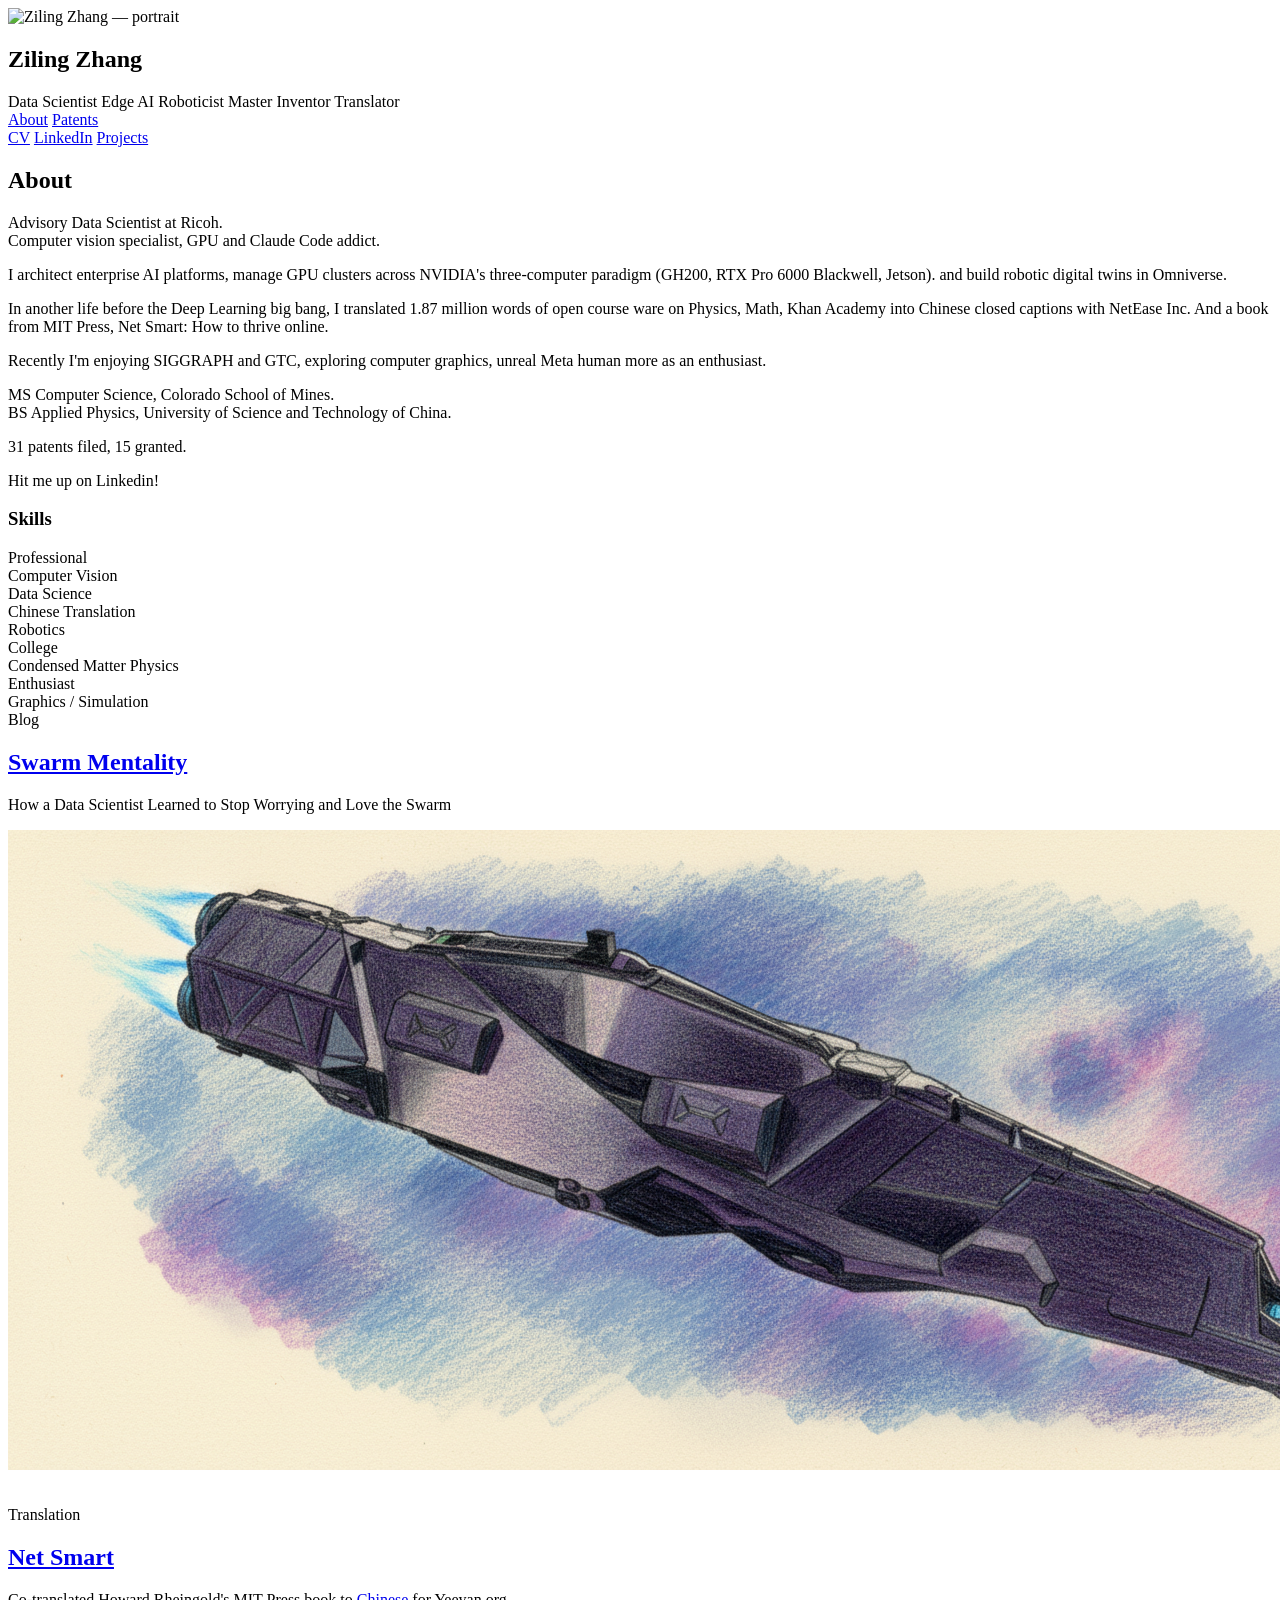
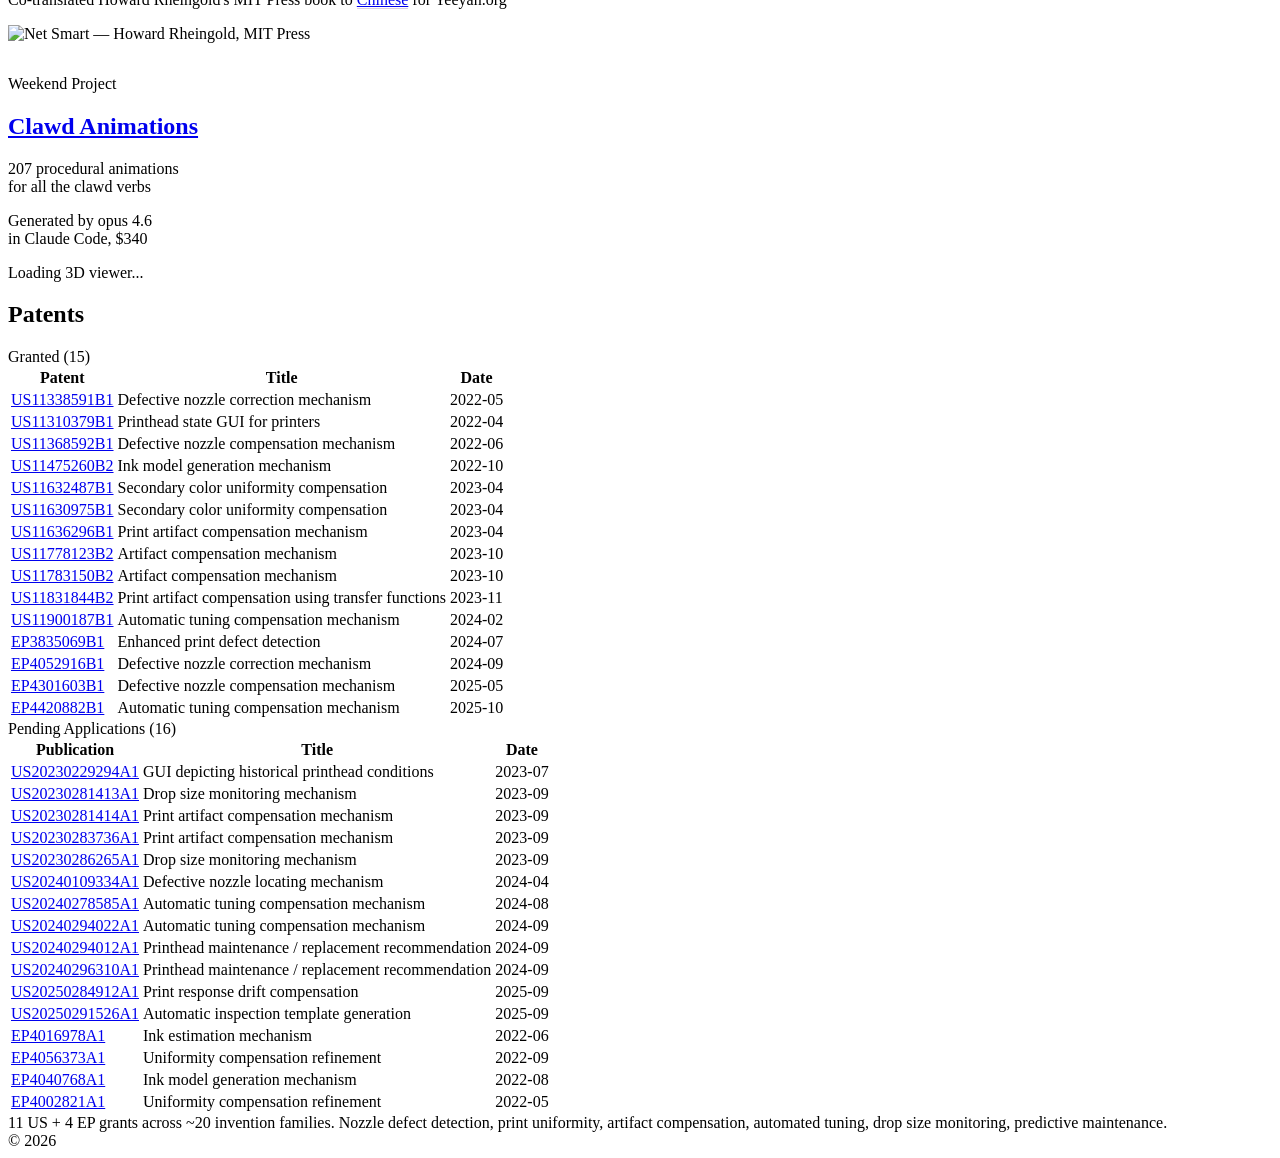
==== index.html @ cb423006 "Update portrait to ziling.jpg and add generated_imgs/designs to gitignore Co-Authored-By: Claude Opu" ====
<!DOCTYPE html>
<html lang="en">
<head>
<meta charset="UTF-8">
<meta name="viewport" content="width=device-width, initial-scale=1.0">
<title>Ziling Zhang</title>
<meta name="description" content="Ziling Zhang — Advisory Data Scientist, Edge AI Roboticist, Master Inventor.">
<link rel="icon" href="data:image/svg+xml,<svg xmlns='http://www.w3.org/2000/svg' viewBox='0 0 100 100'><text y='.9em' font-size='90'>Z</text></svg>">
<link rel="stylesheet" href="style.css">
</head>
<body>

<div class="desk">
  <!-- ─── Left Sidebar ──────────────────────────── -->
  <aside class="sidebar" role="banner">
    <div class="sidebar-inner">
      <div class="portrait">
        <img src="ziling.jpg"
             alt="Ziling Zhang — portrait">
      </div>

      <h1 class="sidebar-name">Ziling Zhang</h1>

      <div class="sidebar-titles">
        <span>Data Scientist</span>
        <span>Edge AI Roboticist</span>
        <span>Master Inventor</span>
        <span>Translator</span>
      </div>

      <div class="sidebar-divider" role="separator"></div>

      <nav class="sidebar-nav" aria-label="Page sections">
        <a href="#about">About</a>
        <a href="#patents">Patents</a>
      </nav>

      <div class="sidebar-divider" role="separator"></div>

      <nav class="sidebar-links" aria-label="External links">
        <a href="cv/ziling_zhang_cv.pdf">CV</a>
        <a href="https://linkedin.com/in/zilingz" target="_blank" rel="noopener">LinkedIn</a>
        <a href="projects.html">Projects</a>
      </nav>
    </div>
  </aside>

  <!-- ─── Right Content ─────────────────────────── -->
  <main class="content">
    <div class="desk-grid">

      <!-- ─ Left Column ─ -->
      <div>
        <article id="about" class="paper paper-about" aria-label="About" style="scroll-margin-top:2rem">
          <h2 class="paper-title">About</h2>
          <p>
            Advisory Data Scientist at Ricoh. <br>Computer vision specialist, GPU and Claude Code addict.
          </p>
          <p>
            I architect enterprise AI platforms,
            manage GPU clusters across NVIDIA's three-computer paradigm (GH200, RTX Pro 6000 Blackwell, Jetson).
            and build robotic digital twins in Omniverse. 
          </p>
          <p>
            In another life before the Deep Learning big bang, I translated 1.87 million words of open course ware on Physics, Math, Khan Academy into Chinese closed captions with NetEase Inc. And a book from MIT Press, Net Smart: How to thrive online.
          </p>
          <p>Recently I'm enjoying SIGGRAPH and GTC, exploring computer graphics, unreal Meta human more as an enthusiast.</p>
          <p>
            MS Computer Science, Colorado School of Mines. <br>BS Applied Physics, University of Science and Technology of China.      
          </p>
          <p>31 patents filed, 15 granted.</p>
          <p>Hit me up on Linkedin!</p>
        

          <div class="skills-section">
            <h3 class="skills-title">Skills</h3>
            <div class="skill-group">
              <div class="skill-group-label level-pro">Professional</div>
              <div class="skill-row">
                <span class="skill-label">Computer Vision</span>
                <div class="skill-track"><div class="skill-fill level-pro" style="width:92%"></div></div>
              </div>
              <div class="skill-row">
                <span class="skill-label">Data Science</span>
                <div class="skill-track"><div class="skill-fill level-pro" style="width:90%"></div></div>
              </div>
              <div class="skill-row">
                <span class="skill-label">Chinese Translation</span>
                <div class="skill-track"><div class="skill-fill level-pro" style="width:88%"></div></div>
              </div>
              <div class="skill-row">
                <span class="skill-label">Robotics</span>
                <div class="skill-track"><div class="skill-fill level-pro" style="width:77%"></div></div>
              </div>              
            </div>
            <div class="skill-group">
              <div class="skill-group-label level-college">College</div>
              <div class="skill-row">
                <span class="skill-label">Condensed Matter Physics</span>
                <div class="skill-track"><div class="skill-fill level-college" style="width:65%"></div></div>
              </div>
            </div>
            <div class="skill-group">
              <div class="skill-group-label level-enthus">Enthusiast</div>
              <div class="skill-row">
                <span class="skill-label">Graphics / Simulation</span>
                <div class="skill-track"><div class="skill-fill level-enthus" style="width:40%"></div></div>
              </div>
            </div>
          </div>
        </article>
      </div>

      <!-- ─ Right Column: Featured Cards ─ -->
      <div>
        <!-- Card 1: Swarm Mentality -->
        <div class="writing-cluster">
          <article class="paper paper-writing" aria-label="Swarm Mentality">
            <div class="card-tag">Blog</div>
            <h2 class="paper-title">
              <a href="blog/swarm-mentality/">Swarm Mentality</a>
            </h2>
            <p>How a Data Scientist Learned to Stop Worrying and Love the Swarm</p>
          </article>
          <div class="glass-frame destroyer-frame"
               aria-label="The Gathering Storm">
            <img src="blog/swarm-mentality/images/slide-01-gathering-storm-sketch.png"
                 alt="The Gathering Storm — Laconian Pulsar-class fast-attack destroyer">
          </div>
        </div>

        <!-- Card 2: Net Smart -->
        <div class="writing-cluster netsmart-cluster" style="margin-top: 2rem;">
          <article class="paper paper-writing paper-netsmart" aria-label="Net Smart">
            <div class="card-tag">Translation</div>
            <h2 class="paper-title">
              <a href="https://mitpress.mit.edu/9780262017459/net-smart/"
                 target="_blank" rel="noopener">Net Smart</a>
            </h2>
            <p>Co-translated Howard Rheingold's MIT Press book to
              <a href="https://book.douban.com/subject/24383461/"
                 target="_blank" rel="noopener"
                 style="border-bottom:1px solid rgba(144,99,151,0.3);">Chinese</a>
              for Yeeyan.org</p>
          </article>
          <div class="glass-frame netsmart-frame"
               aria-label="Net Smart book cover">
            <img src="https://covers.openlibrary.org/b/isbn/9780262017459-M.jpg"
                 alt="Net Smart — Howard Rheingold, MIT Press">
          </div>
        </div>

        <!-- Card 3: Clawd Animations -->
        <div class="writing-cluster clawd-cluster" style="margin-top: 2rem;">
          <article class="paper paper-writing paper-clawd" aria-label="Clawd Animations">
            <div class="card-tag">Weekend Project</div>
            <h2 class="paper-title">
              <a href="blog/swarm-mentality/">Clawd Animations</a>
            </h2>
            <p>207 procedural animations <br>for all the clawd verbs</p>
            <p>Generated by opus 4.6 <br>in Claude Code, $340</p>
          </article>
          <div class="glass-frame clawd-frame" aria-label="Clawd 3D viewer">
            <div id="clawd-mini" class="clawd-mini-viewport">
              <div class="clawd-fallback">Loading 3D viewer...</div>
            </div>
          </div>
        </div>
      </div>

      <!-- ─── Patents Section (full width) ────────── -->
      <section id="patents" class="section-full paper" aria-label="Patents" style="scroll-margin-top:2rem">
        <h2 class="paper-title">Patents</h2>

        <div class="patents-grid">
          <div>
            <div class="patent-group-label">Granted (15)</div>
            <table class="patent-table">
              <thead><tr><th>Patent</th><th>Title</th><th>Date</th></tr></thead>
              <tbody>
                <tr><td><a href="https://patents.google.com/patent/US11338591B1" target="_blank" rel="noopener">US11338591B1</a></td><td>Defective nozzle correction mechanism</td><td>2022-05</td></tr>
                <tr><td><a href="https://patents.google.com/patent/US11310379B1" target="_blank" rel="noopener">US11310379B1</a></td><td>Printhead state GUI for printers</td><td>2022-04</td></tr>
                <tr><td><a href="https://patents.google.com/patent/US11368592B1" target="_blank" rel="noopener">US11368592B1</a></td><td>Defective nozzle compensation mechanism</td><td>2022-06</td></tr>
                <tr><td><a href="https://patents.google.com/patent/US11475260B2" target="_blank" rel="noopener">US11475260B2</a></td><td>Ink model generation mechanism</td><td>2022-10</td></tr>
                <tr><td><a href="https://patents.google.com/patent/US11632487B1" target="_blank" rel="noopener">US11632487B1</a></td><td>Secondary color uniformity compensation</td><td>2023-04</td></tr>
                <tr><td><a href="https://patents.google.com/patent/US11630975B1" target="_blank" rel="noopener">US11630975B1</a></td><td>Secondary color uniformity compensation</td><td>2023-04</td></tr>
                <tr><td><a href="https://patents.google.com/patent/US11636296B1" target="_blank" rel="noopener">US11636296B1</a></td><td>Print artifact compensation mechanism</td><td>2023-04</td></tr>
                <tr><td><a href="https://patents.google.com/patent/US11778123B2" target="_blank" rel="noopener">US11778123B2</a></td><td>Artifact compensation mechanism</td><td>2023-10</td></tr>
                <tr><td><a href="https://patents.google.com/patent/US11783150B2" target="_blank" rel="noopener">US11783150B2</a></td><td>Artifact compensation mechanism</td><td>2023-10</td></tr>
                <tr><td><a href="https://patents.google.com/patent/US11831844B2" target="_blank" rel="noopener">US11831844B2</a></td><td>Print artifact compensation using transfer functions</td><td>2023-11</td></tr>
                <tr><td><a href="https://patents.google.com/patent/US11900187B1" target="_blank" rel="noopener">US11900187B1</a></td><td>Automatic tuning compensation mechanism</td><td>2024-02</td></tr>
                <tr><td><a href="https://patents.google.com/patent/EP3835069B1" target="_blank" rel="noopener">EP3835069B1</a></td><td>Enhanced print defect detection</td><td>2024-07</td></tr>
                <tr><td><a href="https://patents.google.com/patent/EP4052916B1" target="_blank" rel="noopener">EP4052916B1</a></td><td>Defective nozzle correction mechanism</td><td>2024-09</td></tr>
                <tr><td><a href="https://patents.google.com/patent/EP4301603B1" target="_blank" rel="noopener">EP4301603B1</a></td><td>Defective nozzle compensation mechanism</td><td>2025-05</td></tr>
                <tr><td><a href="https://patents.google.com/patent/EP4420882B1" target="_blank" rel="noopener">EP4420882B1</a></td><td>Automatic tuning compensation mechanism</td><td>2025-10</td></tr>
              </tbody>
            </table>
          </div>

          <div>
            <div class="patent-group-label">Pending Applications (16)</div>
            <table class="patent-table">
              <thead><tr><th>Publication</th><th>Title</th><th>Date</th></tr></thead>
              <tbody>
                <tr><td><a href="https://patents.google.com/patent/US20230229294A1" target="_blank" rel="noopener">US20230229294A1</a></td><td>GUI depicting historical printhead conditions</td><td>2023-07</td></tr>
                <tr><td><a href="https://patents.google.com/patent/US20230281413A1" target="_blank" rel="noopener">US20230281413A1</a></td><td>Drop size monitoring mechanism</td><td>2023-09</td></tr>
                <tr><td><a href="https://patents.google.com/patent/US20230281414A1" target="_blank" rel="noopener">US20230281414A1</a></td><td>Print artifact compensation mechanism</td><td>2023-09</td></tr>
                <tr><td><a href="https://patents.google.com/patent/US20230283736A1" target="_blank" rel="noopener">US20230283736A1</a></td><td>Print artifact compensation mechanism</td><td>2023-09</td></tr>
                <tr><td><a href="https://patents.google.com/patent/US20230286265A1" target="_blank" rel="noopener">US20230286265A1</a></td><td>Drop size monitoring mechanism</td><td>2023-09</td></tr>
                <tr><td><a href="https://patents.google.com/patent/US20240109334A1" target="_blank" rel="noopener">US20240109334A1</a></td><td>Defective nozzle locating mechanism</td><td>2024-04</td></tr>
                <tr><td><a href="https://patents.google.com/patent/US20240278585A1" target="_blank" rel="noopener">US20240278585A1</a></td><td>Automatic tuning compensation mechanism</td><td>2024-08</td></tr>
                <tr><td><a href="https://patents.google.com/patent/US20240294022A1" target="_blank" rel="noopener">US20240294022A1</a></td><td>Automatic tuning compensation mechanism</td><td>2024-09</td></tr>
                <tr><td><a href="https://patents.google.com/patent/US20240294012A1" target="_blank" rel="noopener">US20240294012A1</a></td><td>Printhead maintenance / replacement recommendation</td><td>2024-09</td></tr>
                <tr><td><a href="https://patents.google.com/patent/US20240296310A1" target="_blank" rel="noopener">US20240296310A1</a></td><td>Printhead maintenance / replacement recommendation</td><td>2024-09</td></tr>
                <tr><td><a href="https://patents.google.com/patent/US20250284912A1" target="_blank" rel="noopener">US20250284912A1</a></td><td>Print response drift compensation</td><td>2025-09</td></tr>
                <tr><td><a href="https://patents.google.com/patent/US20250291526A1" target="_blank" rel="noopener">US20250291526A1</a></td><td>Automatic inspection template generation</td><td>2025-09</td></tr>
                <tr><td><a href="https://patents.google.com/patent/EP4016978A1" target="_blank" rel="noopener">EP4016978A1</a></td><td>Ink estimation mechanism</td><td>2022-06</td></tr>
                <tr><td><a href="https://patents.google.com/patent/EP4056373A1" target="_blank" rel="noopener">EP4056373A1</a></td><td>Uniformity compensation refinement</td><td>2022-09</td></tr>
                <tr><td><a href="https://patents.google.com/patent/EP4040768A1" target="_blank" rel="noopener">EP4040768A1</a></td><td>Ink model generation mechanism</td><td>2022-08</td></tr>
                <tr><td><a href="https://patents.google.com/patent/EP4002821A1" target="_blank" rel="noopener">EP4002821A1</a></td><td>Uniformity compensation refinement</td><td>2022-05</td></tr>
              </tbody>
            </table>
          </div>

          <div class="patent-summary">
            11 US + 4 EP grants across ~20 invention families.
            Nozzle defect detection, print uniformity, artifact compensation,
            automated tuning, drop size monitoring, predictive maintenance.
          </div>
        </div>
      </section>

      <!-- Footer -->
      <footer class="desk-footer">
        <span>&copy; 2026</span>
      </footer>

    </div>
  </main>
</div>

<!-- Clawd 3D viewer -->
<script type="importmap">
{
  "imports": {
    "three": "https://cdn.jsdelivr.net/npm/three@0.171.0/build/three.module.js",
    "three/addons/": "https://cdn.jsdelivr.net/npm/three@0.171.0/examples/jsm/"
  }
}
</script>
<script type="module" src="clawd-three.js"></script>

<script>
(function () {
  'use strict';
  var reduced = window.matchMedia('(prefers-reduced-motion: reduce)').matches;

  var revealEls = document.querySelectorAll('.paper, .glass-frame');
  if (reduced) {
    revealEls.forEach(function (el) { el.classList.add('visible'); });
  } else {
    var observer = new IntersectionObserver(function (entries) {
      entries.forEach(function (entry) {
        if (entry.isIntersecting) {
          entry.target.classList.add('visible');
          observer.unobserve(entry.target);
        }
      });
    }, { rootMargin: '0px 0px -40px 0px', threshold: 0.1 });
    revealEls.forEach(function (el) { observer.observe(el); });
  }

  var fills = document.querySelectorAll('.skill-fill');
  if (reduced) {
    fills.forEach(function (f) { f.classList.add('visible'); });
  } else {
    var skillObs = new IntersectionObserver(function (entries) {
      entries.forEach(function (entry) {
        if (entry.isIntersecting) {
          var tw = entry.target.style.width;
          entry.target.style.width = '0';
          requestAnimationFrame(function () { entry.target.style.width = tw; });
          entry.target.classList.add('visible');
          skillObs.unobserve(entry.target);
        }
      });
    }, { threshold: 0.3 });
    fills.forEach(function (f) { skillObs.observe(f); });
  }
})();
</script>

</body>
</html>
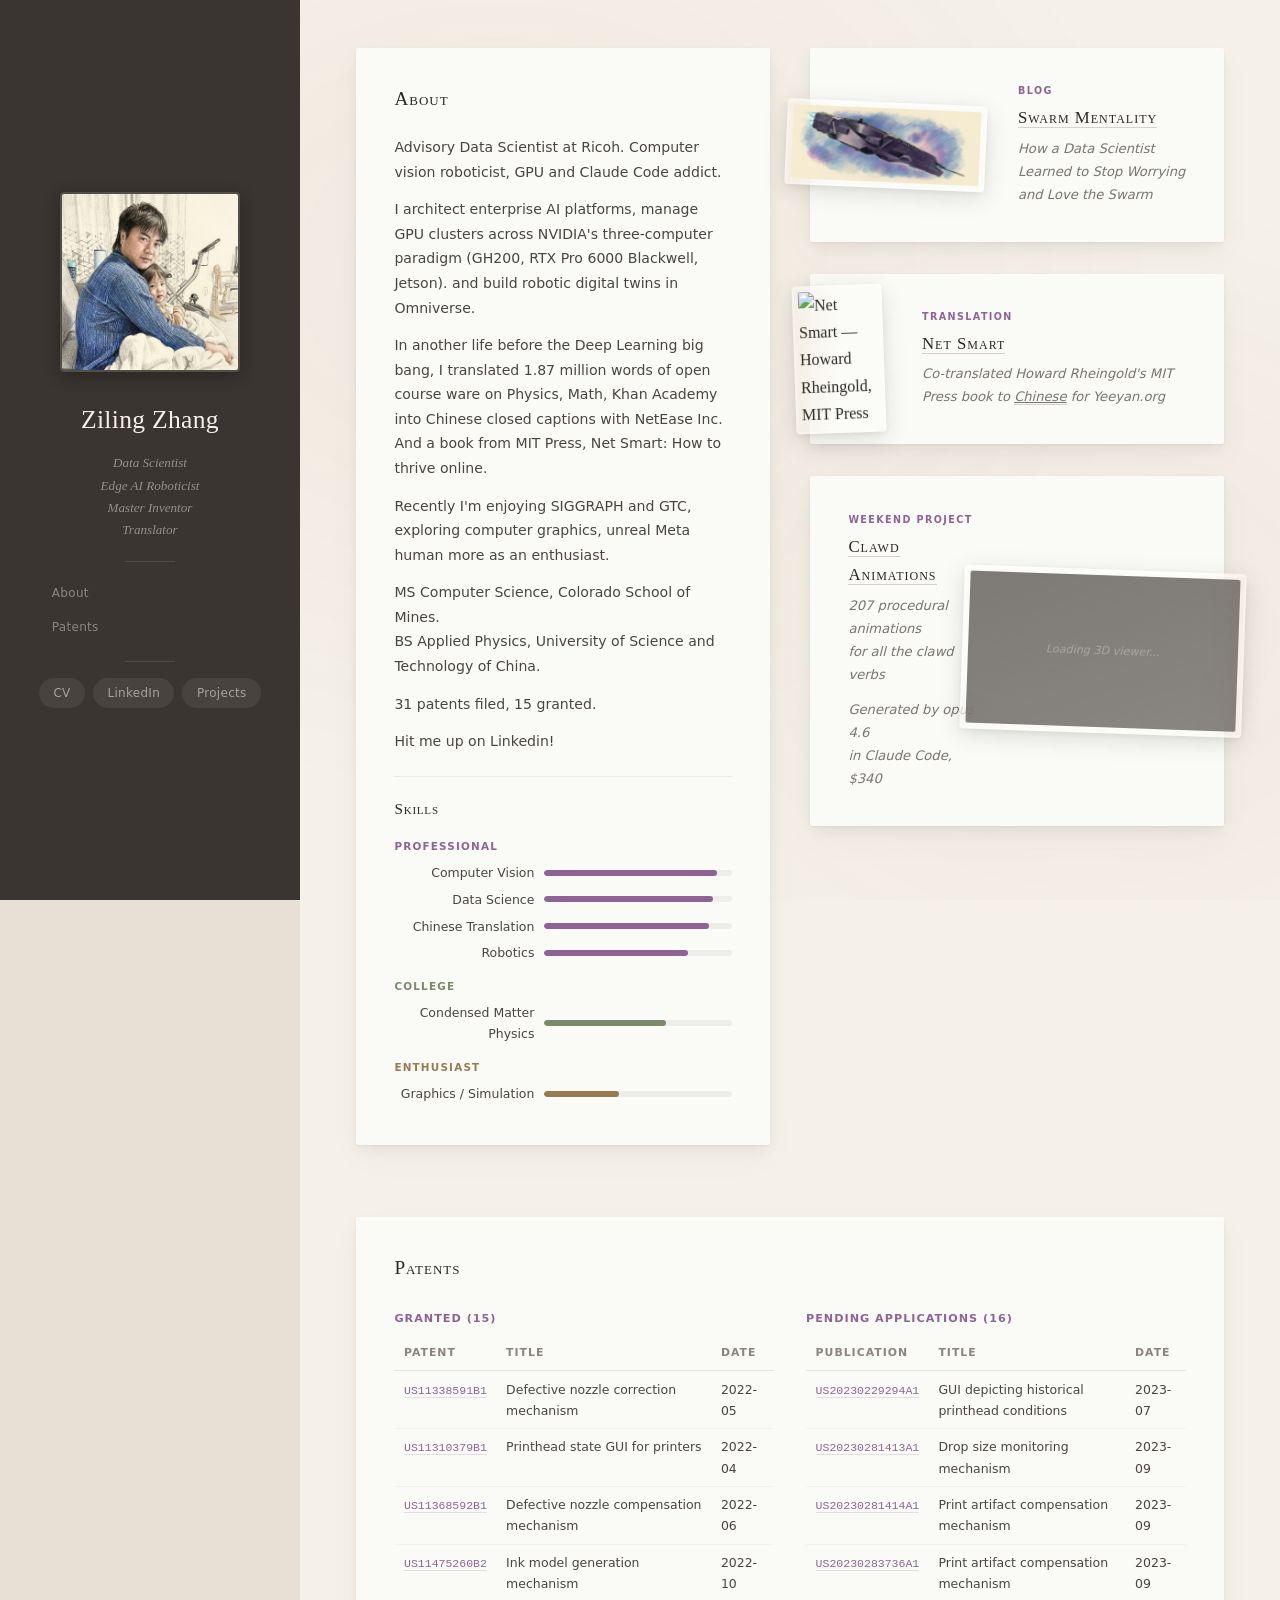
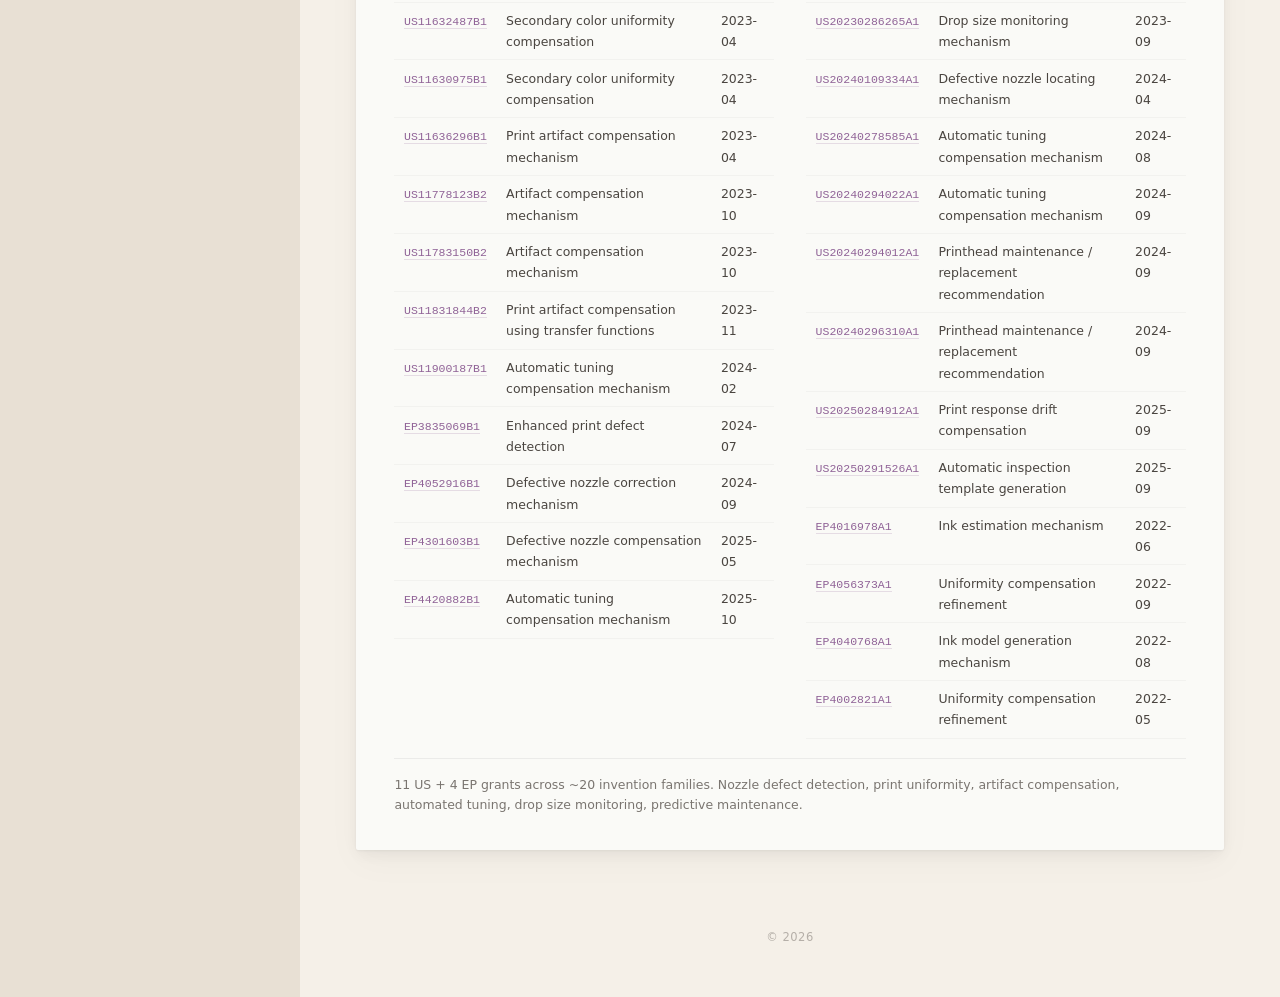
==== commit 4bc55a37: "formatting" ====
--- a/index.html
+++ b/index.html
@@ -1,246 +1,428 @@
 <!DOCTYPE html>
 <html lang="en">
+
 <head>
-<meta charset="UTF-8">
-<meta name="viewport" content="width=device-width, initial-scale=1.0">
-<title>Ziling Zhang</title>
-<meta name="description" content="Ziling Zhang — Advisory Data Scientist, Edge AI Roboticist, Master Inventor.">
-<link rel="icon" href="data:image/svg+xml,<svg xmlns='http://www.w3.org/2000/svg' viewBox='0 0 100 100'><text y='.9em' font-size='90'>Z</text></svg>">
-<link rel="stylesheet" href="style.css">
+  <meta charset="UTF-8">
+  <meta name="viewport" content="width=device-width, initial-scale=1.0">
+  <title>Ziling Zhang</title>
+  <meta name="description" content="Ziling Zhang — Advisory Data Scientist, Edge AI Roboticist, Master Inventor.">
+  <link rel="icon"
+    href="data:image/svg+xml,<svg xmlns='http://www.w3.org/2000/svg' viewBox='0 0 100 100'><text y='.9em' font-size='90'>Z</text></svg>">
+  <link rel="stylesheet" href="style.css">
 </head>
+
 <body>
 
-<div class="desk">
-  <!-- ─── Left Sidebar ──────────────────────────── -->
-  <aside class="sidebar" role="banner">
-    <div class="sidebar-inner">
-      <div class="portrait">
-        <img src="ziling.jpg"
-             alt="Ziling Zhang — portrait">
+  <div class="desk">
+    <!-- ─── Left Sidebar ──────────────────────────── -->
+    <aside class="sidebar" role="banner">
+      <div class="sidebar-inner">
+        <div class="portrait">
+          <img src="ziling.jpg" alt="Ziling Zhang — portrait">
+        </div>
+
+        <h1 class="sidebar-name">Ziling Zhang</h1>
+
+        <div class="sidebar-titles">
+          <span>Data Scientist</span>
+          <span>Edge AI Roboticist</span>
+          <span>Master Inventor</span>
+          <span>Translator</span>
+        </div>
+
+        <div class="sidebar-divider" role="separator"></div>
+
+        <nav class="sidebar-nav" aria-label="Page sections">
+          <a href="#about">About</a>
+          <a href="#patents">Patents</a>
+        </nav>
+
+        <div class="sidebar-divider" role="separator"></div>
+
+        <nav class="sidebar-links" aria-label="External links">
+          <a href="cv/ziling_zhang_cv.pdf">CV</a>
+          <a href="https://linkedin.com/in/zilingz" target="_blank" rel="noopener">LinkedIn</a>
+          <a href="projects.html">Projects</a>
+        </nav>
       </div>
-
-      <h1 class="sidebar-name">Ziling Zhang</h1>
-
-      <div class="sidebar-titles">
-        <span>Data Scientist</span>
-        <span>Edge AI Roboticist</span>
-        <span>Master Inventor</span>
-        <span>Translator</span>
-      </div>
-
-      <div class="sidebar-divider" role="separator"></div>
-
-      <nav class="sidebar-nav" aria-label="Page sections">
-        <a href="#about">About</a>
-        <a href="#patents">Patents</a>
-      </nav>
-
-      <div class="sidebar-divider" role="separator"></div>
-
-      <nav class="sidebar-links" aria-label="External links">
-        <a href="cv/ziling_zhang_cv.pdf">CV</a>
-        <a href="https://linkedin.com/in/zilingz" target="_blank" rel="noopener">LinkedIn</a>
-        <a href="projects.html">Projects</a>
-      </nav>
-    </div>
-  </aside>
-
-  <!-- ─── Right Content ─────────────────────────── -->
-  <main class="content">
-    <div class="desk-grid">
-
-      <!-- ─ Left Column ─ -->
-      <div>
-        <article id="about" class="paper paper-about" aria-label="About" style="scroll-margin-top:2rem">
-          <h2 class="paper-title">About</h2>
-          <p>
-            Advisory Data Scientist at Ricoh. <br>Computer vision specialist, GPU and Claude Code addict.
-          </p>
-          <p>
-            I architect enterprise AI platforms,
-            manage GPU clusters across NVIDIA's three-computer paradigm (GH200, RTX Pro 6000 Blackwell, Jetson).
-            and build robotic digital twins in Omniverse. 
-          </p>
-          <p>
-            In another life before the Deep Learning big bang, I translated 1.87 million words of open course ware on Physics, Math, Khan Academy into Chinese closed captions with NetEase Inc. And a book from MIT Press, Net Smart: How to thrive online.
-          </p>
-          <p>Recently I'm enjoying SIGGRAPH and GTC, exploring computer graphics, unreal Meta human more as an enthusiast.</p>
-          <p>
-            MS Computer Science, Colorado School of Mines. <br>BS Applied Physics, University of Science and Technology of China.      
-          </p>
-          <p>31 patents filed, 15 granted.</p>
-          <p>Hit me up on Linkedin!</p>
-        
-
-          <div class="skills-section">
-            <h3 class="skills-title">Skills</h3>
-            <div class="skill-group">
-              <div class="skill-group-label level-pro">Professional</div>
-              <div class="skill-row">
-                <span class="skill-label">Computer Vision</span>
-                <div class="skill-track"><div class="skill-fill level-pro" style="width:92%"></div></div>
+    </aside>
+
+    <!-- ─── Right Content ─────────────────────────── -->
+    <main class="content">
+      <div class="desk-grid">
+
+        <!-- ─ Left Column ─ -->
+        <div>
+          <article id="about" class="paper paper-about" aria-label="About" style="scroll-margin-top:2rem">
+            <h2 class="paper-title">About</h2>
+            <p>
+              Advisory Data Scientist at Ricoh. Computer vision roboticist, GPU and Claude Code addict.
+            </p>
+            <p>
+              I architect enterprise AI platforms,
+              manage GPU clusters across NVIDIA's three-computer paradigm (GH200, RTX Pro 6000 Blackwell, Jetson).
+              and build robotic digital twins in Omniverse.
+            </p>
+            <p>
+              In another life before the Deep Learning big bang, I translated 1.87 million words of open course ware on
+              Physics, Math, Khan Academy into Chinese closed captions with NetEase Inc. And a book from MIT Press, Net
+              Smart: How to thrive online.
+            </p>
+            <p>Recently I'm enjoying SIGGRAPH and GTC, exploring computer graphics, unreal Meta human more as an
+              enthusiast.</p>
+            <p>
+              MS Computer Science, Colorado School of Mines. <br>BS Applied Physics, University of Science and
+              Technology of China.
+            </p>
+            <p>31 patents filed, 15 granted.</p>
+            <p>Hit me up on Linkedin!</p>
+
+
+            <div class="skills-section">
+              <h3 class="skills-title">Skills</h3>
+              <div class="skill-group">
+                <div class="skill-group-label level-pro">Professional</div>
+                <div class="skill-row">
+                  <span class="skill-label">Computer Vision</span>
+                  <div class="skill-track">
+                    <div class="skill-fill level-pro" style="width:92%"></div>
+                  </div>
+                </div>
+                <div class="skill-row">
+                  <span class="skill-label">Data Science</span>
+                  <div class="skill-track">
+                    <div class="skill-fill level-pro" style="width:90%"></div>
+                  </div>
+                </div>
+                <div class="skill-row">
+                  <span class="skill-label">Chinese Translation</span>
+                  <div class="skill-track">
+                    <div class="skill-fill level-pro" style="width:88%"></div>
+                  </div>
+                </div>
+                <div class="skill-row">
+                  <span class="skill-label">Robotics</span>
+                  <div class="skill-track">
+                    <div class="skill-fill level-pro" style="width:77%"></div>
+                  </div>
+                </div>
               </div>
-              <div class="skill-row">
-                <span class="skill-label">Data Science</span>
-                <div class="skill-track"><div class="skill-fill level-pro" style="width:90%"></div></div>
+              <div class="skill-group">
+                <div class="skill-group-label level-college">College</div>
+                <div class="skill-row">
+                  <span class="skill-label">Condensed Matter Physics</span>
+                  <div class="skill-track">
+                    <div class="skill-fill level-college" style="width:65%"></div>
+                  </div>
+                </div>
               </div>
-              <div class="skill-row">
-                <span class="skill-label">Chinese Translation</span>
-                <div class="skill-track"><div class="skill-fill level-pro" style="width:88%"></div></div>
+              <div class="skill-group">
+                <div class="skill-group-label level-enthus">Enthusiast</div>
+                <div class="skill-row">
+                  <span class="skill-label">Graphics / Simulation</span>
+                  <div class="skill-track">
+                    <div class="skill-fill level-enthus" style="width:40%"></div>
+                  </div>
+                </div>
               </div>
-              <div class="skill-row">
-                <span class="skill-label">Robotics</span>
-                <div class="skill-track"><div class="skill-fill level-pro" style="width:77%"></div></div>
-              </div>              
-            </div>
-            <div class="skill-group">
-              <div class="skill-group-label level-college">College</div>
-              <div class="skill-row">
-                <span class="skill-label">Condensed Matter Physics</span>
-                <div class="skill-track"><div class="skill-fill level-college" style="width:65%"></div></div>
+            </div>
+          </article>
+        </div>
+
+        <!-- ─ Right Column: Featured Cards ─ -->
+        <div>
+          <!-- Card 1: Swarm Mentality -->
+          <div class="writing-cluster">
+            <article class="paper paper-writing" aria-label="Swarm Mentality">
+              <div class="card-tag">Blog</div>
+              <h2 class="paper-title">
+                <a href="blog/swarm-mentality/">Swarm Mentality</a>
+              </h2>
+              <p>How a Data Scientist Learned to Stop Worrying and Love the Swarm</p>
+            </article>
+            <div class="glass-frame destroyer-frame" aria-label="The Gathering Storm">
+              <img src="blog/swarm-mentality/images/slide-01-gathering-storm-sketch.png"
+                alt="The Gathering Storm — Laconian Pulsar-class fast-attack destroyer">
+            </div>
+          </div>
+
+          <!-- Card 2: Net Smart -->
+          <div class="writing-cluster netsmart-cluster" style="margin-top: 2rem;">
+            <article class="paper paper-writing paper-netsmart" aria-label="Net Smart">
+              <div class="card-tag">Translation</div>
+              <h2 class="paper-title">
+                <a href="https://mitpress.mit.edu/9780262017459/net-smart/" target="_blank" rel="noopener">Net Smart</a>
+              </h2>
+              <p>Co-translated Howard Rheingold's MIT Press book to
+                <a href="https://book.douban.com/subject/24383461/" target="_blank" rel="noopener"
+                  style="border-bottom:1px solid rgba(144,99,151,0.3);">Chinese</a>
+                for Yeeyan.org
+              </p>
+            </article>
+            <div class="glass-frame netsmart-frame" aria-label="Net Smart book cover">
+              <img src="https://covers.openlibrary.org/b/isbn/9780262017459-M.jpg"
+                alt="Net Smart — Howard Rheingold, MIT Press">
+            </div>
+          </div>
+
+          <!-- Card 3: Clawd Animations -->
+          <div class="writing-cluster clawd-cluster" style="margin-top: 2rem;">
+            <article class="paper paper-writing paper-clawd" aria-label="Clawd Animations">
+              <div class="card-tag">Weekend Project</div>
+              <h2 class="paper-title">
+                <a href="blog/swarm-mentality/">Clawd Animations</a>
+              </h2>
+              <p>207 procedural animations <br>for all the clawd verbs</p>
+              <p>Generated by opus 4.6 <br>in Claude Code, $340</p>
+            </article>
+            <div class="glass-frame clawd-frame" aria-label="Clawd 3D viewer">
+              <div id="clawd-mini" class="clawd-mini-viewport">
+                <div class="clawd-fallback">Loading 3D viewer...</div>
               </div>
             </div>
-            <div class="skill-group">
-              <div class="skill-group-label level-enthus">Enthusiast</div>
-              <div class="skill-row">
-                <span class="skill-label">Graphics / Simulation</span>
-                <div class="skill-track"><div class="skill-fill level-enthus" style="width:40%"></div></div>
-              </div>
-            </div>
-          </div>
-        </article>
-      </div>
-
-      <!-- ─ Right Column: Featured Cards ─ -->
-      <div>
-        <!-- Card 1: Swarm Mentality -->
-        <div class="writing-cluster">
-          <article class="paper paper-writing" aria-label="Swarm Mentality">
-            <div class="card-tag">Blog</div>
-            <h2 class="paper-title">
-              <a href="blog/swarm-mentality/">Swarm Mentality</a>
-            </h2>
-            <p>How a Data Scientist Learned to Stop Worrying and Love the Swarm</p>
-          </article>
-          <div class="glass-frame destroyer-frame"
-               aria-label="The Gathering Storm">
-            <img src="blog/swarm-mentality/images/slide-01-gathering-storm-sketch.png"
-                 alt="The Gathering Storm — Laconian Pulsar-class fast-attack destroyer">
           </div>
         </div>
 
-        <!-- Card 2: Net Smart -->
-        <div class="writing-cluster netsmart-cluster" style="margin-top: 2rem;">
-          <article class="paper paper-writing paper-netsmart" aria-label="Net Smart">
-            <div class="card-tag">Translation</div>
-            <h2 class="paper-title">
-              <a href="https://mitpress.mit.edu/9780262017459/net-smart/"
-                 target="_blank" rel="noopener">Net Smart</a>
-            </h2>
-            <p>Co-translated Howard Rheingold's MIT Press book to
-              <a href="https://book.douban.com/subject/24383461/"
-                 target="_blank" rel="noopener"
-                 style="border-bottom:1px solid rgba(144,99,151,0.3);">Chinese</a>
-              for Yeeyan.org</p>
-          </article>
-          <div class="glass-frame netsmart-frame"
-               aria-label="Net Smart book cover">
-            <img src="https://covers.openlibrary.org/b/isbn/9780262017459-M.jpg"
-                 alt="Net Smart — Howard Rheingold, MIT Press">
+        <!-- ─── Patents Section (full width) ────────── -->
+        <section id="patents" class="section-full paper" aria-label="Patents" style="scroll-margin-top:2rem">
+          <h2 class="paper-title">Patents</h2>
+
+          <div class="patents-grid">
+            <div>
+              <div class="patent-group-label">Granted (15)</div>
+              <table class="patent-table">
+                <thead>
+                  <tr>
+                    <th>Patent</th>
+                    <th>Title</th>
+                    <th>Date</th>
+                  </tr>
+                </thead>
+                <tbody>
+                  <tr>
+                    <td><a href="https://patents.google.com/patent/US11338591B1" target="_blank"
+                        rel="noopener">US11338591B1</a></td>
+                    <td>Defective nozzle correction mechanism</td>
+                    <td>2022-05</td>
+                  </tr>
+                  <tr>
+                    <td><a href="https://patents.google.com/patent/US11310379B1" target="_blank"
+                        rel="noopener">US11310379B1</a></td>
+                    <td>Printhead state GUI for printers</td>
+                    <td>2022-04</td>
+                  </tr>
+                  <tr>
+                    <td><a href="https://patents.google.com/patent/US11368592B1" target="_blank"
+                        rel="noopener">US11368592B1</a></td>
+                    <td>Defective nozzle compensation mechanism</td>
+                    <td>2022-06</td>
+                  </tr>
+                  <tr>
+                    <td><a href="https://patents.google.com/patent/US11475260B2" target="_blank"
+                        rel="noopener">US11475260B2</a></td>
+                    <td>Ink model generation mechanism</td>
+                    <td>2022-10</td>
+                  </tr>
+                  <tr>
+                    <td><a href="https://patents.google.com/patent/US11632487B1" target="_blank"
+                        rel="noopener">US11632487B1</a></td>
+                    <td>Secondary color uniformity compensation</td>
+                    <td>2023-04</td>
+                  </tr>
+                  <tr>
+                    <td><a href="https://patents.google.com/patent/US11630975B1" target="_blank"
+                        rel="noopener">US11630975B1</a></td>
+                    <td>Secondary color uniformity compensation</td>
+                    <td>2023-04</td>
+                  </tr>
+                  <tr>
+                    <td><a href="https://patents.google.com/patent/US11636296B1" target="_blank"
+                        rel="noopener">US11636296B1</a></td>
+                    <td>Print artifact compensation mechanism</td>
+                    <td>2023-04</td>
+                  </tr>
+                  <tr>
+                    <td><a href="https://patents.google.com/patent/US11778123B2" target="_blank"
+                        rel="noopener">US11778123B2</a></td>
+                    <td>Artifact compensation mechanism</td>
+                    <td>2023-10</td>
+                  </tr>
+                  <tr>
+                    <td><a href="https://patents.google.com/patent/US11783150B2" target="_blank"
+                        rel="noopener">US11783150B2</a></td>
+                    <td>Artifact compensation mechanism</td>
+                    <td>2023-10</td>
+                  </tr>
+                  <tr>
+                    <td><a href="https://patents.google.com/patent/US11831844B2" target="_blank"
+                        rel="noopener">US11831844B2</a></td>
+                    <td>Print artifact compensation using transfer functions</td>
+                    <td>2023-11</td>
+                  </tr>
+                  <tr>
+                    <td><a href="https://patents.google.com/patent/US11900187B1" target="_blank"
+                        rel="noopener">US11900187B1</a></td>
+                    <td>Automatic tuning compensation mechanism</td>
+                    <td>2024-02</td>
+                  </tr>
+                  <tr>
+                    <td><a href="https://patents.google.com/patent/EP3835069B1" target="_blank"
+                        rel="noopener">EP3835069B1</a></td>
+                    <td>Enhanced print defect detection</td>
+                    <td>2024-07</td>
+                  </tr>
+                  <tr>
+                    <td><a href="https://patents.google.com/patent/EP4052916B1" target="_blank"
+                        rel="noopener">EP4052916B1</a></td>
+                    <td>Defective nozzle correction mechanism</td>
+                    <td>2024-09</td>
+                  </tr>
+                  <tr>
+                    <td><a href="https://patents.google.com/patent/EP4301603B1" target="_blank"
+                        rel="noopener">EP4301603B1</a></td>
+                    <td>Defective nozzle compensation mechanism</td>
+                    <td>2025-05</td>
+                  </tr>
+                  <tr>
+                    <td><a href="https://patents.google.com/patent/EP4420882B1" target="_blank"
+                        rel="noopener">EP4420882B1</a></td>
+                    <td>Automatic tuning compensation mechanism</td>
+                    <td>2025-10</td>
+                  </tr>
+                </tbody>
+              </table>
+            </div>
+
+            <div>
+              <div class="patent-group-label">Pending Applications (16)</div>
+              <table class="patent-table">
+                <thead>
+                  <tr>
+                    <th>Publication</th>
+                    <th>Title</th>
+                    <th>Date</th>
+                  </tr>
+                </thead>
+                <tbody>
+                  <tr>
+                    <td><a href="https://patents.google.com/patent/US20230229294A1" target="_blank"
+                        rel="noopener">US20230229294A1</a></td>
+                    <td>GUI depicting historical printhead conditions</td>
+                    <td>2023-07</td>
+                  </tr>
+                  <tr>
+                    <td><a href="https://patents.google.com/patent/US20230281413A1" target="_blank"
+                        rel="noopener">US20230281413A1</a></td>
+                    <td>Drop size monitoring mechanism</td>
+                    <td>2023-09</td>
+                  </tr>
+                  <tr>
+                    <td><a href="https://patents.google.com/patent/US20230281414A1" target="_blank"
+                        rel="noopener">US20230281414A1</a></td>
+                    <td>Print artifact compensation mechanism</td>
+                    <td>2023-09</td>
+                  </tr>
+                  <tr>
+                    <td><a href="https://patents.google.com/patent/US20230283736A1" target="_blank"
+                        rel="noopener">US20230283736A1</a></td>
+                    <td>Print artifact compensation mechanism</td>
+                    <td>2023-09</td>
+                  </tr>
+                  <tr>
+                    <td><a href="https://patents.google.com/patent/US20230286265A1" target="_blank"
+                        rel="noopener">US20230286265A1</a></td>
+                    <td>Drop size monitoring mechanism</td>
+                    <td>2023-09</td>
+                  </tr>
+                  <tr>
+                    <td><a href="https://patents.google.com/patent/US20240109334A1" target="_blank"
+                        rel="noopener">US20240109334A1</a></td>
+                    <td>Defective nozzle locating mechanism</td>
+                    <td>2024-04</td>
+                  </tr>
+                  <tr>
+                    <td><a href="https://patents.google.com/patent/US20240278585A1" target="_blank"
+                        rel="noopener">US20240278585A1</a></td>
+                    <td>Automatic tuning compensation mechanism</td>
+                    <td>2024-08</td>
+                  </tr>
+                  <tr>
+                    <td><a href="https://patents.google.com/patent/US20240294022A1" target="_blank"
+                        rel="noopener">US20240294022A1</a></td>
+                    <td>Automatic tuning compensation mechanism</td>
+                    <td>2024-09</td>
+                  </tr>
+                  <tr>
+                    <td><a href="https://patents.google.com/patent/US20240294012A1" target="_blank"
+                        rel="noopener">US20240294012A1</a></td>
+                    <td>Printhead maintenance / replacement recommendation</td>
+                    <td>2024-09</td>
+                  </tr>
+                  <tr>
+                    <td><a href="https://patents.google.com/patent/US20240296310A1" target="_blank"
+                        rel="noopener">US20240296310A1</a></td>
+                    <td>Printhead maintenance / replacement recommendation</td>
+                    <td>2024-09</td>
+                  </tr>
+                  <tr>
+                    <td><a href="https://patents.google.com/patent/US20250284912A1" target="_blank"
+                        rel="noopener">US20250284912A1</a></td>
+                    <td>Print response drift compensation</td>
+                    <td>2025-09</td>
+                  </tr>
+                  <tr>
+                    <td><a href="https://patents.google.com/patent/US20250291526A1" target="_blank"
+                        rel="noopener">US20250291526A1</a></td>
+                    <td>Automatic inspection template generation</td>
+                    <td>2025-09</td>
+                  </tr>
+                  <tr>
+                    <td><a href="https://patents.google.com/patent/EP4016978A1" target="_blank"
+                        rel="noopener">EP4016978A1</a></td>
+                    <td>Ink estimation mechanism</td>
+                    <td>2022-06</td>
+                  </tr>
+                  <tr>
+                    <td><a href="https://patents.google.com/patent/EP4056373A1" target="_blank"
+                        rel="noopener">EP4056373A1</a></td>
+                    <td>Uniformity compensation refinement</td>
+                    <td>2022-09</td>
+                  </tr>
+                  <tr>
+                    <td><a href="https://patents.google.com/patent/EP4040768A1" target="_blank"
+                        rel="noopener">EP4040768A1</a></td>
+                    <td>Ink model generation mechanism</td>
+                    <td>2022-08</td>
+                  </tr>
+                  <tr>
+                    <td><a href="https://patents.google.com/patent/EP4002821A1" target="_blank"
+                        rel="noopener">EP4002821A1</a></td>
+                    <td>Uniformity compensation refinement</td>
+                    <td>2022-05</td>
+                  </tr>
+                </tbody>
+              </table>
+            </div>
+
+            <div class="patent-summary">
+              11 US + 4 EP grants across ~20 invention families.
+              Nozzle defect detection, print uniformity, artifact compensation,
+              automated tuning, drop size monitoring, predictive maintenance.
+            </div>
           </div>
-        </div>
-
-        <!-- Card 3: Clawd Animations -->
-        <div class="writing-cluster clawd-cluster" style="margin-top: 2rem;">
-          <article class="paper paper-writing paper-clawd" aria-label="Clawd Animations">
-            <div class="card-tag">Weekend Project</div>
-            <h2 class="paper-title">
-              <a href="blog/swarm-mentality/">Clawd Animations</a>
-            </h2>
-            <p>207 procedural animations <br>for all the clawd verbs</p>
-            <p>Generated by opus 4.6 <br>in Claude Code, $340</p>
-          </article>
-          <div class="glass-frame clawd-frame" aria-label="Clawd 3D viewer">
-            <div id="clawd-mini" class="clawd-mini-viewport">
-              <div class="clawd-fallback">Loading 3D viewer...</div>
-            </div>
-          </div>
-        </div>
+        </section>
+
+        <!-- Footer -->
+        <footer class="desk-footer">
+          <span>&copy; 2026</span>
+        </footer>
+
       </div>
-
-      <!-- ─── Patents Section (full width) ────────── -->
-      <section id="patents" class="section-full paper" aria-label="Patents" style="scroll-margin-top:2rem">
-        <h2 class="paper-title">Patents</h2>
-
-        <div class="patents-grid">
-          <div>
-            <div class="patent-group-label">Granted (15)</div>
-            <table class="patent-table">
-              <thead><tr><th>Patent</th><th>Title</th><th>Date</th></tr></thead>
-              <tbody>
-                <tr><td><a href="https://patents.google.com/patent/US11338591B1" target="_blank" rel="noopener">US11338591B1</a></td><td>Defective nozzle correction mechanism</td><td>2022-05</td></tr>
-                <tr><td><a href="https://patents.google.com/patent/US11310379B1" target="_blank" rel="noopener">US11310379B1</a></td><td>Printhead state GUI for printers</td><td>2022-04</td></tr>
-                <tr><td><a href="https://patents.google.com/patent/US11368592B1" target="_blank" rel="noopener">US11368592B1</a></td><td>Defective nozzle compensation mechanism</td><td>2022-06</td></tr>
-                <tr><td><a href="https://patents.google.com/patent/US11475260B2" target="_blank" rel="noopener">US11475260B2</a></td><td>Ink model generation mechanism</td><td>2022-10</td></tr>
-                <tr><td><a href="https://patents.google.com/patent/US11632487B1" target="_blank" rel="noopener">US11632487B1</a></td><td>Secondary color uniformity compensation</td><td>2023-04</td></tr>
-                <tr><td><a href="https://patents.google.com/patent/US11630975B1" target="_blank" rel="noopener">US11630975B1</a></td><td>Secondary color uniformity compensation</td><td>2023-04</td></tr>
-                <tr><td><a href="https://patents.google.com/patent/US11636296B1" target="_blank" rel="noopener">US11636296B1</a></td><td>Print artifact compensation mechanism</td><td>2023-04</td></tr>
-                <tr><td><a href="https://patents.google.com/patent/US11778123B2" target="_blank" rel="noopener">US11778123B2</a></td><td>Artifact compensation mechanism</td><td>2023-10</td></tr>
-                <tr><td><a href="https://patents.google.com/patent/US11783150B2" target="_blank" rel="noopener">US11783150B2</a></td><td>Artifact compensation mechanism</td><td>2023-10</td></tr>
-                <tr><td><a href="https://patents.google.com/patent/US11831844B2" target="_blank" rel="noopener">US11831844B2</a></td><td>Print artifact compensation using transfer functions</td><td>2023-11</td></tr>
-                <tr><td><a href="https://patents.google.com/patent/US11900187B1" target="_blank" rel="noopener">US11900187B1</a></td><td>Automatic tuning compensation mechanism</td><td>2024-02</td></tr>
-                <tr><td><a href="https://patents.google.com/patent/EP3835069B1" target="_blank" rel="noopener">EP3835069B1</a></td><td>Enhanced print defect detection</td><td>2024-07</td></tr>
-                <tr><td><a href="https://patents.google.com/patent/EP4052916B1" target="_blank" rel="noopener">EP4052916B1</a></td><td>Defective nozzle correction mechanism</td><td>2024-09</td></tr>
-                <tr><td><a href="https://patents.google.com/patent/EP4301603B1" target="_blank" rel="noopener">EP4301603B1</a></td><td>Defective nozzle compensation mechanism</td><td>2025-05</td></tr>
-                <tr><td><a href="https://patents.google.com/patent/EP4420882B1" target="_blank" rel="noopener">EP4420882B1</a></td><td>Automatic tuning compensation mechanism</td><td>2025-10</td></tr>
-              </tbody>
-            </table>
-          </div>
-
-          <div>
-            <div class="patent-group-label">Pending Applications (16)</div>
-            <table class="patent-table">
-              <thead><tr><th>Publication</th><th>Title</th><th>Date</th></tr></thead>
-              <tbody>
-                <tr><td><a href="https://patents.google.com/patent/US20230229294A1" target="_blank" rel="noopener">US20230229294A1</a></td><td>GUI depicting historical printhead conditions</td><td>2023-07</td></tr>
-                <tr><td><a href="https://patents.google.com/patent/US20230281413A1" target="_blank" rel="noopener">US20230281413A1</a></td><td>Drop size monitoring mechanism</td><td>2023-09</td></tr>
-                <tr><td><a href="https://patents.google.com/patent/US20230281414A1" target="_blank" rel="noopener">US20230281414A1</a></td><td>Print artifact compensation mechanism</td><td>2023-09</td></tr>
-                <tr><td><a href="https://patents.google.com/patent/US20230283736A1" target="_blank" rel="noopener">US20230283736A1</a></td><td>Print artifact compensation mechanism</td><td>2023-09</td></tr>
-                <tr><td><a href="https://patents.google.com/patent/US20230286265A1" target="_blank" rel="noopener">US20230286265A1</a></td><td>Drop size monitoring mechanism</td><td>2023-09</td></tr>
-                <tr><td><a href="https://patents.google.com/patent/US20240109334A1" target="_blank" rel="noopener">US20240109334A1</a></td><td>Defective nozzle locating mechanism</td><td>2024-04</td></tr>
-                <tr><td><a href="https://patents.google.com/patent/US20240278585A1" target="_blank" rel="noopener">US20240278585A1</a></td><td>Automatic tuning compensation mechanism</td><td>2024-08</td></tr>
-                <tr><td><a href="https://patents.google.com/patent/US20240294022A1" target="_blank" rel="noopener">US20240294022A1</a></td><td>Automatic tuning compensation mechanism</td><td>2024-09</td></tr>
-                <tr><td><a href="https://patents.google.com/patent/US20240294012A1" target="_blank" rel="noopener">US20240294012A1</a></td><td>Printhead maintenance / replacement recommendation</td><td>2024-09</td></tr>
-                <tr><td><a href="https://patents.google.com/patent/US20240296310A1" target="_blank" rel="noopener">US20240296310A1</a></td><td>Printhead maintenance / replacement recommendation</td><td>2024-09</td></tr>
-                <tr><td><a href="https://patents.google.com/patent/US20250284912A1" target="_blank" rel="noopener">US20250284912A1</a></td><td>Print response drift compensation</td><td>2025-09</td></tr>
-                <tr><td><a href="https://patents.google.com/patent/US20250291526A1" target="_blank" rel="noopener">US20250291526A1</a></td><td>Automatic inspection template generation</td><td>2025-09</td></tr>
-                <tr><td><a href="https://patents.google.com/patent/EP4016978A1" target="_blank" rel="noopener">EP4016978A1</a></td><td>Ink estimation mechanism</td><td>2022-06</td></tr>
-                <tr><td><a href="https://patents.google.com/patent/EP4056373A1" target="_blank" rel="noopener">EP4056373A1</a></td><td>Uniformity compensation refinement</td><td>2022-09</td></tr>
-                <tr><td><a href="https://patents.google.com/patent/EP4040768A1" target="_blank" rel="noopener">EP4040768A1</a></td><td>Ink model generation mechanism</td><td>2022-08</td></tr>
-                <tr><td><a href="https://patents.google.com/patent/EP4002821A1" target="_blank" rel="noopener">EP4002821A1</a></td><td>Uniformity compensation refinement</td><td>2022-05</td></tr>
-              </tbody>
-            </table>
-          </div>
-
-          <div class="patent-summary">
-            11 US + 4 EP grants across ~20 invention families.
-            Nozzle defect detection, print uniformity, artifact compensation,
-            automated tuning, drop size monitoring, predictive maintenance.
-          </div>
-        </div>
-      </section>
-
-      <!-- Footer -->
-      <footer class="desk-footer">
-        <span>&copy; 2026</span>
-      </footer>
-
-    </div>
-  </main>
-</div>
-
-<!-- Clawd 3D viewer -->
-<script type="importmap">
+    </main>
+  </div>
+
+  <!-- Clawd 3D viewer -->
+  <script type="importmap">
 {
   "imports": {
     "three": "https://cdn.jsdelivr.net/npm/three@0.171.0/build/three.module.js",
@@ -248,47 +430,48 @@
   }
 }
 </script>
-<script type="module" src="clawd-three.js"></script>
-
-<script>
-(function () {
-  'use strict';
-  var reduced = window.matchMedia('(prefers-reduced-motion: reduce)').matches;
-
-  var revealEls = document.querySelectorAll('.paper, .glass-frame');
-  if (reduced) {
-    revealEls.forEach(function (el) { el.classList.add('visible'); });
-  } else {
-    var observer = new IntersectionObserver(function (entries) {
-      entries.forEach(function (entry) {
-        if (entry.isIntersecting) {
-          entry.target.classList.add('visible');
-          observer.unobserve(entry.target);
-        }
-      });
-    }, { rootMargin: '0px 0px -40px 0px', threshold: 0.1 });
-    revealEls.forEach(function (el) { observer.observe(el); });
-  }
-
-  var fills = document.querySelectorAll('.skill-fill');
-  if (reduced) {
-    fills.forEach(function (f) { f.classList.add('visible'); });
-  } else {
-    var skillObs = new IntersectionObserver(function (entries) {
-      entries.forEach(function (entry) {
-        if (entry.isIntersecting) {
-          var tw = entry.target.style.width;
-          entry.target.style.width = '0';
-          requestAnimationFrame(function () { entry.target.style.width = tw; });
-          entry.target.classList.add('visible');
-          skillObs.unobserve(entry.target);
-        }
-      });
-    }, { threshold: 0.3 });
-    fills.forEach(function (f) { skillObs.observe(f); });
-  }
-})();
-</script>
+  <script type="module" src="clawd-three.js"></script>
+
+  <script>
+    (function () {
+      'use strict';
+      var reduced = window.matchMedia('(prefers-reduced-motion: reduce)').matches;
+
+      var revealEls = document.querySelectorAll('.paper, .glass-frame');
+      if (reduced) {
+        revealEls.forEach(function (el) { el.classList.add('visible'); });
+      } else {
+        var observer = new IntersectionObserver(function (entries) {
+          entries.forEach(function (entry) {
+            if (entry.isIntersecting) {
+              entry.target.classList.add('visible');
+              observer.unobserve(entry.target);
+            }
+          });
+        }, { rootMargin: '0px 0px -40px 0px', threshold: 0.1 });
+        revealEls.forEach(function (el) { observer.observe(el); });
+      }
+
+      var fills = document.querySelectorAll('.skill-fill');
+      if (reduced) {
+        fills.forEach(function (f) { f.classList.add('visible'); });
+      } else {
+        var skillObs = new IntersectionObserver(function (entries) {
+          entries.forEach(function (entry) {
+            if (entry.isIntersecting) {
+              var tw = entry.target.style.width;
+              entry.target.style.width = '0';
+              requestAnimationFrame(function () { entry.target.style.width = tw; });
+              entry.target.classList.add('visible');
+              skillObs.unobserve(entry.target);
+            }
+          });
+        }, { threshold: 0.3 });
+        fills.forEach(function (f) { skillObs.observe(f); });
+      }
+    })();
+  </script>
 
 </body>
-</html>
+
+</html>
--- a/style.css
+++ b/style.css
@@ -0,0 +1,562 @@
+/* ── Reset & Base ────────────────────────────────── */
+*, *::before, *::after { margin: 0; padding: 0; box-sizing: border-box; }
+
+html {
+  font-size: 16px;
+  scroll-behavior: smooth;
+  -webkit-font-smoothing: antialiased;
+  -moz-osx-font-smoothing: grayscale;
+}
+
+@media (prefers-reduced-motion: reduce) {
+  html { scroll-behavior: auto; }
+  .paper, .glass-frame, .skill-fill { animation: none !important; transition: none !important; }
+  .paper, .glass-frame { opacity: 1 !important; transform: none !important; }
+}
+
+body {
+  font-family: Georgia, 'Palatino Linotype', serif;
+  background: #e8e0d4;
+  color: #2c2825;
+  line-height: 1.7;
+}
+
+a { color: inherit; }
+
+/* ── Layout Grid ─────────────────────────────────── */
+.desk {
+  display: grid;
+  grid-template-columns: 300px 1fr;
+  min-height: 100vh;
+}
+
+/* ── Left Sidebar ────────────────────────────────── */
+.sidebar {
+  position: fixed;
+  top: 0;
+  left: 0;
+  width: 300px;
+  height: 100vh;
+  background: #3a3530;
+  display: flex;
+  flex-direction: column;
+  align-items: center;
+  justify-content: center;
+  padding: 2.5rem 2rem;
+  z-index: 10;
+}
+
+.sidebar-inner {
+  display: flex;
+  flex-direction: column;
+  align-items: center;
+}
+
+.portrait {
+  width: 180px;
+  height: 180px;
+  border: 2px solid rgba(255, 255, 255, 0.12);
+  border-radius: 4px;
+  overflow: hidden;
+  margin-bottom: 1.6rem;
+  box-shadow: 0 4px 16px rgba(0, 0, 0, 0.3);
+}
+
+.portrait img { width: 100%; height: 100%; object-fit: cover; }
+
+.sidebar-name {
+  font-family: Georgia, serif;
+  font-size: 1.6rem;
+  color: #f5f0e8;
+  font-weight: normal;
+  letter-spacing: 0.3px;
+  margin-bottom: 0.7rem;
+  text-align: center;
+}
+
+.sidebar-titles { text-align: center; margin-bottom: 1.2rem; }
+
+.sidebar-titles span {
+  display: block;
+  font-family: Georgia, serif;
+  font-style: italic;
+  font-size: 0.82rem;
+  color: rgba(255, 255, 255, 0.45);
+  line-height: 1.7;
+}
+
+.sidebar-divider {
+  width: 50px; height: 1px;
+  background: rgba(255, 255, 255, 0.1);
+  margin-bottom: 1rem;
+}
+
+/* Sidebar nav */
+.sidebar-nav {
+  display: flex;
+  flex-direction: column;
+  gap: 0.25rem;
+  margin-bottom: 1.2rem;
+  width: 100%;
+}
+
+.sidebar-nav a {
+  display: block;
+  padding: 0.3rem 0.8rem;
+  font-family: system-ui, -apple-system, sans-serif;
+  font-size: 0.75rem;
+  color: rgba(255, 255, 255, 0.4);
+  text-decoration: none;
+  border-radius: 4px;
+  letter-spacing: 0.3px;
+  transition: background 0.2s, color 0.2s;
+}
+
+.sidebar-nav a:hover,
+.sidebar-nav a:focus-visible {
+  background: rgba(255, 255, 255, 0.08);
+  color: rgba(255, 255, 255, 0.75);
+  outline: none;
+}
+
+.sidebar-links {
+  display: flex;
+  gap: 0.5rem;
+  flex-wrap: wrap;
+  justify-content: center;
+}
+
+.sidebar-links a {
+  display: inline-block;
+  padding: 0.3rem 0.9rem;
+  font-family: system-ui, -apple-system, sans-serif;
+  font-size: 0.75rem;
+  color: rgba(255, 255, 255, 0.5);
+  text-decoration: none;
+  background: rgba(255, 255, 255, 0.07);
+  border-radius: 20px;
+  letter-spacing: 0.3px;
+  transition: background 0.25s ease, color 0.25s ease;
+}
+
+.sidebar-links a:hover,
+.sidebar-links a:focus-visible {
+  background: rgba(255, 255, 255, 0.15);
+  color: rgba(255, 255, 255, 0.8);
+  outline: none;
+}
+
+/* ── Right Content Area ──────────────────────────── */
+.content {
+  grid-column: 2;
+  background: #f5f0e8;
+  min-height: 100vh;
+  padding: 3rem 3.5rem 3rem;
+  position: relative;
+  overflow-x: hidden;
+}
+
+.content::before {
+  content: '';
+  position: fixed;
+  top: 0; left: 300px; right: 0; bottom: 0;
+  background:
+    radial-gradient(ellipse at 20% 30%, rgba(160, 140, 110, 0.06) 0%, transparent 60%),
+    radial-gradient(ellipse at 80% 70%, rgba(140, 120, 100, 0.05) 0%, transparent 50%);
+  pointer-events: none;
+  z-index: 0;
+}
+
+.content > * { position: relative; z-index: 1; }
+
+/* ── 2-Column Desk Layout ──────────────────────── */
+.desk-grid {
+  display: grid;
+  grid-template-columns: 1fr 1fr;
+  gap: 2rem 2.5rem;
+  align-items: start;
+  min-height: calc(100vh - 6rem);
+}
+
+/* ── Paper Base Style ──────────────────────────── */
+.paper {
+  background: #fafaf7;
+  padding: 2.2rem 2.4rem;
+  border-radius: 2px;
+  box-shadow:
+    0 1px 3px rgba(0, 0, 0, 0.06),
+    0 6px 16px rgba(0, 0, 0, 0.05),
+    0 12px 36px rgba(0, 0, 0, 0.03);
+  opacity: 0;
+  transform: translateY(20px);
+  transition: opacity 0.7s ease, transform 0.7s ease, box-shadow 0.3s ease;
+}
+
+.paper:hover {
+  box-shadow:
+    0 1px 3px rgba(0, 0, 0, 0.06),
+    0 8px 20px rgba(0, 0, 0, 0.07),
+    0 14px 40px rgba(0, 0, 0, 0.04);
+}
+
+.paper.visible { opacity: 1; transform: translateY(0); }
+
+.paper-title {
+  font-family: Georgia, serif;
+  font-variant: small-caps;
+  font-size: 1.2rem;
+  color: #2c2825;
+  letter-spacing: 1px;
+  margin-bottom: 1.2rem;
+  font-weight: normal;
+}
+
+.paper p {
+  font-family: system-ui, -apple-system, sans-serif;
+  font-size: 0.88rem;
+  color: #4a4540;
+  line-height: 1.75;
+  margin-bottom: 0.8rem;
+}
+
+.paper p:last-child { margin-bottom: 0; }
+
+/* ── About Paper ────────────────────────────────── */
+.translator-note {
+  margin-top: 1.2rem; padding-top: 1rem;
+  border-top: 1px solid rgba(0, 0, 0, 0.06);
+}
+
+.translator-note p { font-size: 0.82rem; color: #7a7570; font-style: italic; }
+
+/* ── Book Feature ───────────────────────────────── */
+.book-feature {
+  display: flex; gap: 1rem; align-items: flex-start;
+  margin-top: 1rem; padding-top: 1rem;
+  border-top: 1px solid rgba(0, 0, 0, 0.06);
+}
+
+.book-cover {
+  width: 60px; min-width: 60px; border-radius: 2px;
+  box-shadow: 0 2px 8px rgba(0, 0, 0, 0.12);
+}
+
+.book-info { font-family: system-ui, -apple-system, sans-serif; }
+.book-info .book-title-text {
+  font-family: Georgia, serif; font-size: 0.88rem;
+  color: #2c2825; font-style: italic; margin-bottom: 0.2rem;
+}
+.book-info .book-title-text a {
+  text-decoration: none;
+  border-bottom: 1px solid rgba(144, 99, 151, 0.3);
+  transition: border-color 0.2s, color 0.2s;
+}
+.book-info .book-title-text a:hover { color: #906397; border-bottom-color: #906397; }
+.book-info .book-meta { font-size: 0.75rem; color: #8a8580; line-height: 1.5; }
+
+/* ── Skill Bars ─────────────────────────────────── */
+.skills-section {
+  margin-top: 1.4rem; padding-top: 1.2rem;
+  border-top: 1px solid rgba(0, 0, 0, 0.06);
+}
+.skills-title {
+  font-family: Georgia, serif; font-variant: small-caps;
+  font-size: 0.95rem; color: #2c2825;
+  letter-spacing: 0.8px; margin-bottom: 1rem; font-weight: normal;
+}
+.skill-group { margin-bottom: 0.9rem; }
+.skill-group:last-child { margin-bottom: 0; }
+.skill-group-label {
+  font-family: system-ui, -apple-system, sans-serif;
+  font-size: 0.65rem; text-transform: uppercase;
+  letter-spacing: 1.2px; margin-bottom: 0.4rem; font-weight: 600;
+}
+.skill-group-label.level-pro     { color: #906397; }
+.skill-group-label.level-college { color: #7a8a6a; }
+.skill-group-label.level-enthus  { color: #9a7a50; }
+.skill-row {
+  display: flex; align-items: center;
+  gap: 0.6rem; margin-bottom: 0.35rem;
+}
+.skill-label {
+  font-family: system-ui, -apple-system, sans-serif;
+  font-size: 0.78rem; color: #4a4540;
+  width: 140px; min-width: 140px; text-align: right;
+}
+.skill-track {
+  flex: 1; height: 6px;
+  background: rgba(0, 0, 0, 0.05);
+  border-radius: 3px; overflow: hidden;
+}
+.skill-fill {
+  height: 100%; border-radius: 3px;
+  transition: width 1s ease 0.3s; width: 0;
+}
+.skill-fill.level-pro     { background: #906397; }
+.skill-fill.level-college { background: #7a8a6a; }
+.skill-fill.level-enthus  { background: #9a7a50; }
+
+/* ── Weekend Projects Paper ─────────────────────── */
+.project-title-img {
+  width: 55%; border-radius: 2px;
+  margin-bottom: 0.8rem; display: block;
+}
+.paper-subtitle {
+  font-family: system-ui, -apple-system, sans-serif;
+  font-size: 0.78rem; color: #8a8580;
+  margin-top: -0.8rem; margin-bottom: 1.4rem; font-style: italic;
+}
+.project-entry {
+  padding: 0.8rem 0;
+  border-bottom: 1px solid rgba(0, 0, 0, 0.04);
+}
+.project-entry:last-child { border-bottom: none; padding-bottom: 0; }
+.project-week {
+  font-family: system-ui, -apple-system, sans-serif;
+  font-size: 0.7rem; color: #906397;
+  text-transform: uppercase; letter-spacing: 1.2px;
+  margin-bottom: 0.2rem; font-weight: 600;
+}
+.project-name { font-family: Georgia, serif; font-size: 1rem; color: #2c2825; margin-bottom: 0.15rem; }
+.project-name a {
+  color: #2c2825; text-decoration: none;
+  border-bottom: 1px solid rgba(144, 99, 151, 0.3);
+  transition: border-color 0.2s ease, color 0.2s ease;
+}
+.project-name a:hover, .project-name a:focus-visible {
+  color: #906397; border-bottom-color: #906397; outline: none;
+}
+.project-desc { font-family: system-ui, -apple-system, sans-serif; font-size: 0.82rem; color: #7a7570; }
+
+/* ── Glass Frame ────────────────────────────────── */
+.glass-frame {
+  border-radius: 4px; overflow: hidden;
+  background: rgba(255, 255, 255, 0.18);
+  backdrop-filter: blur(14px) saturate(1.6);
+  -webkit-backdrop-filter: blur(14px) saturate(1.6);
+  border: 2px solid rgba(255, 255, 255, 0.28);
+  box-shadow:
+    0 6px 24px rgba(0, 0, 0, 0.12),
+    0 2px 6px rgba(0, 0, 0, 0.06),
+    inset 0 1px 1px rgba(255, 255, 255, 0.45);
+  padding: 4px; opacity: 0;
+  transition: opacity 0.7s ease, transform 0.7s ease;
+}
+.glass-frame.visible { opacity: 1; }
+.glass-frame img { width: 100%; display: block; border-radius: 2px; object-fit: cover; }
+
+/* ── Card Tags ────────────────────────────────── */
+.card-tag {
+  font-family: system-ui, -apple-system, sans-serif;
+  font-size: 0.6rem;
+  text-transform: uppercase;
+  letter-spacing: 1.4px;
+  color: #906397;
+  font-weight: 600;
+  margin-bottom: 0.3rem;
+}
+
+/* ── Writing + Destroyer ────────────────────────── */
+.writing-cluster { position: relative; }
+.destroyer-frame {
+  position: absolute; top: 50%; left: -24px;
+  transform: translateY(-50%) rotate(2.5deg);
+  width: 200px; z-index: 5;
+}
+.destroyer-frame.visible { transform: translateY(-50%) rotate(2.5deg); }
+.destroyer-frame img { aspect-ratio: 1632 / 640; }
+.paper-writing { max-width: 100%; padding-left: 13rem; }
+.paper-writing .paper-title { font-size: 1.05rem; margin-bottom: 0.3rem; }
+.paper-writing .paper-title a {
+  color: #2c2825; text-decoration: none;
+  border-bottom: 1px solid rgba(144, 99, 151, 0.3);
+  transition: border-color 0.2s ease, color 0.2s ease;
+}
+.paper-writing .paper-title a:hover,
+.paper-writing .paper-title a:focus-visible {
+  color: #906397; border-bottom-color: #906397; outline: none;
+}
+.paper-writing p { font-size: 0.82rem; color: #7a7570; font-style: italic; }
+
+/* ── Net Smart Card ────────────────────────────── */
+.netsmart-frame {
+  position: absolute; top: 50%; left: -16px;
+  transform: translateY(-50%) rotate(-2deg);
+  width: 90px; z-index: 5;
+}
+.netsmart-frame.visible { transform: translateY(-50%) rotate(-2deg); }
+.netsmart-frame img { aspect-ratio: auto; border-radius: 2px; }
+.paper-netsmart { padding-left: 7rem; }
+
+/* ── Clawd Card ──────────────────────────────── */
+.clawd-frame {
+  position: absolute; top: 50%; right: -20px;
+  transform: translateY(-50%) rotate(2deg);
+  width: 68%; z-index: 5;
+}
+.clawd-frame.visible { transform: translateY(-50%) rotate(2deg); }
+.clawd-mini-viewport {
+  width: 100%;
+  aspect-ratio: 16 / 9;
+  position: relative;
+  overflow: hidden;
+  border-radius: 2px;
+  background: linear-gradient(160deg, rgba(58,53,48,0.65) 0%, rgba(42,37,32,0.55) 100%);
+  backdrop-filter: blur(8px);
+  -webkit-backdrop-filter: blur(8px);
+}
+.clawd-mini-viewport canvas {
+  width: 100% !important;
+  height: 100% !important;
+  display: block;
+}
+.clawd-mini-viewport .clawd-fallback {
+  position: absolute; inset: 0;
+  display: flex; align-items: center; justify-content: center;
+  font-family: system-ui, -apple-system, sans-serif;
+  font-size: 0.7rem; color: rgba(255, 255, 255, 0.3); font-style: italic;
+}
+.clawd-mini-viewport .clawd-mini-label {
+  position: absolute; bottom: 4px; right: 6px;
+  font-family: 'Inter', system-ui, sans-serif;
+  font-size: 9px; font-weight: 600; letter-spacing: 0.04em;
+  color: #da7756; text-transform: lowercase;
+  pointer-events: none; opacity: 0; transition: opacity 0.4s ease;
+  text-shadow: 0 1px 3px rgba(0, 0, 0, 0.4); z-index: 4;
+}
+.paper-clawd { padding-left: 2.4rem; padding-right: 60%; min-height: 18rem; }
+
+/* ── Full-width Sections (below 2-col grid) ────── */
+.section-full {
+  grid-column: 1 / -1;
+  margin-top: 2.5rem;
+  scroll-margin-top: 2rem;
+}
+
+.section-full .paper-title {
+  margin-bottom: 1.5rem;
+}
+
+
+/* ── Patents Section ────────────────────────────── */
+.patents-grid {
+  display: grid;
+  grid-template-columns: 1fr 1fr;
+  gap: 0 2rem;
+}
+
+.patent-table {
+  width: 100%;
+  border-collapse: collapse;
+  font-family: system-ui, -apple-system, sans-serif;
+  font-size: 0.78rem;
+  margin-top: 0.5rem;
+}
+
+.patent-table th {
+  text-align: left;
+  font-size: 0.68rem;
+  text-transform: uppercase;
+  letter-spacing: 1px;
+  color: #8a8580;
+  padding: 0.5rem 0.6rem;
+  border-bottom: 1px solid rgba(0, 0, 0, 0.08);
+  font-weight: 600;
+}
+
+.patent-table td {
+  padding: 0.45rem 0.6rem;
+  color: #4a4540;
+  border-bottom: 1px solid rgba(0, 0, 0, 0.03);
+  vertical-align: top;
+}
+
+.patent-table a {
+  color: #906397;
+  text-decoration: none;
+  font-family: 'SF Mono', 'Fira Code', monospace;
+  font-size: 0.72rem;
+  border-bottom: 1px solid rgba(144, 99, 151, 0.2);
+  transition: border-color 0.2s;
+}
+
+.patent-table a:hover { border-bottom-color: #906397; }
+
+.patent-table tr:hover td { background: rgba(144, 99, 151, 0.03); }
+
+.patent-group-label {
+  font-family: system-ui, -apple-system, sans-serif;
+  font-size: 0.7rem;
+  text-transform: uppercase;
+  letter-spacing: 1px;
+  color: #906397;
+  font-weight: 600;
+  margin-top: 1.5rem;
+  margin-bottom: 0.5rem;
+}
+
+.patent-group-label:first-of-type { margin-top: 0; }
+
+.patent-summary {
+  grid-column: 1 / -1;
+  font-family: system-ui, -apple-system, sans-serif;
+  font-size: 0.78rem;
+  color: #7a7570;
+  margin-top: 1.2rem;
+  padding-top: 1rem;
+  border-top: 1px solid rgba(0, 0, 0, 0.06);
+  line-height: 1.6;
+}
+
+/* ── Footer ─────────────────────────────────────── */
+.desk-footer {
+  grid-column: 1 / -1;
+  margin-top: 1.5rem; padding-top: 1rem;
+  text-align: center;
+}
+.desk-footer span {
+  font-family: system-ui, -apple-system, sans-serif;
+  font-size: 0.72rem; color: #b5afa8; letter-spacing: 0.5px;
+}
+
+/* ── Mobile / Half-screen: < 960px ───────────────── */
+@media (max-width: 960px) {
+  .desk { grid-template-columns: 1fr; }
+  .sidebar {
+    position: relative; width: 100%; height: auto;
+    padding: 2.5rem 2rem 2rem;
+  }
+  .sidebar-nav { flex-direction: row; flex-wrap: wrap; gap: 0.15rem; }
+  .portrait { width: 130px; height: 130px; margin-bottom: 1.2rem; }
+  .sidebar-name { font-size: 1.4rem; }
+  .content { grid-column: 1; padding: 2rem 1.5rem; }
+  .content::before { left: 0; }
+  .desk-grid { grid-template-columns: 1fr; gap: 2rem; }
+  .paper { padding: 1.8rem 2rem; }
+  .destroyer-frame { width: 160px; left: -12px; }
+  .paper-writing { padding-left: 11rem; }
+  .netsmart-frame { width: 75px; left: -10px; }
+  .paper-netsmart { padding-left: 6rem; }
+  .clawd-frame { width: 58%; right: -12px; }
+  .paper-clawd { padding-left: 2rem; padding-right: 58%; }
+  .skill-label { width: 110px; min-width: 110px; }
+  .patents-grid { grid-template-columns: 1fr; }
+  .patent-table { font-size: 0.72rem; }
+  .patent-table th, .patent-table td { padding: 0.35rem 0.4rem; }
+}
+
+/* ── Small mobile: < 520px ─────────────────────── */
+@media (max-width: 520px) {
+  .sidebar { padding: 2rem 1.5rem 1.5rem; }
+  .portrait { width: 110px; height: 110px; }
+  .sidebar-name { font-size: 1.2rem; }
+  .content { padding: 1.5rem 1rem; }
+  .paper { padding: 1.4rem 1.2rem; }
+  .destroyer-frame { width: 130px; left: -6px; }
+  .paper-writing { padding-left: 9rem; }
+  .netsmart-frame { width: 65px; left: -6px; }
+  .paper-netsmart { padding-left: 5rem; }
+  .clawd-frame { width: 60%; right: -6px; }
+  .paper-clawd { padding-left: 1.2rem; padding-right: 55%; }
+  .skill-label { width: 90px; min-width: 90px; font-size: 0.72rem; }
+}
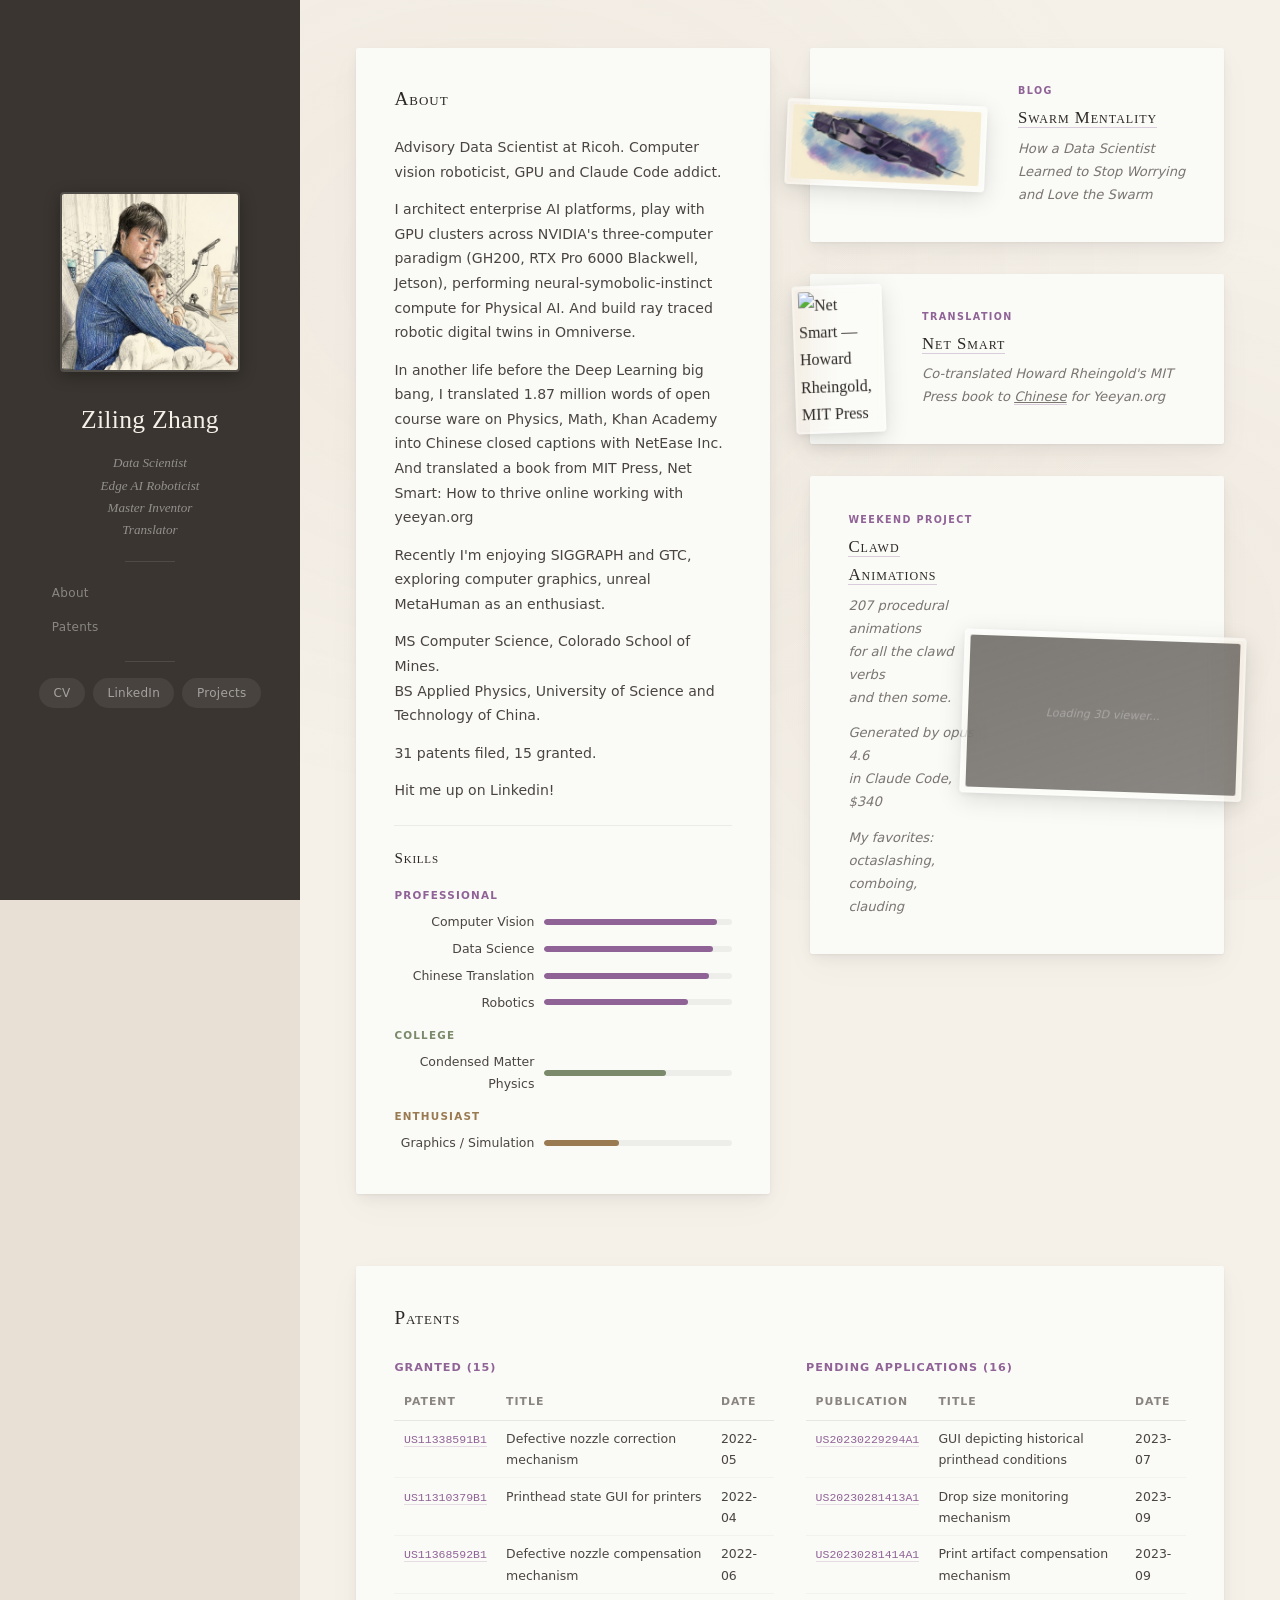
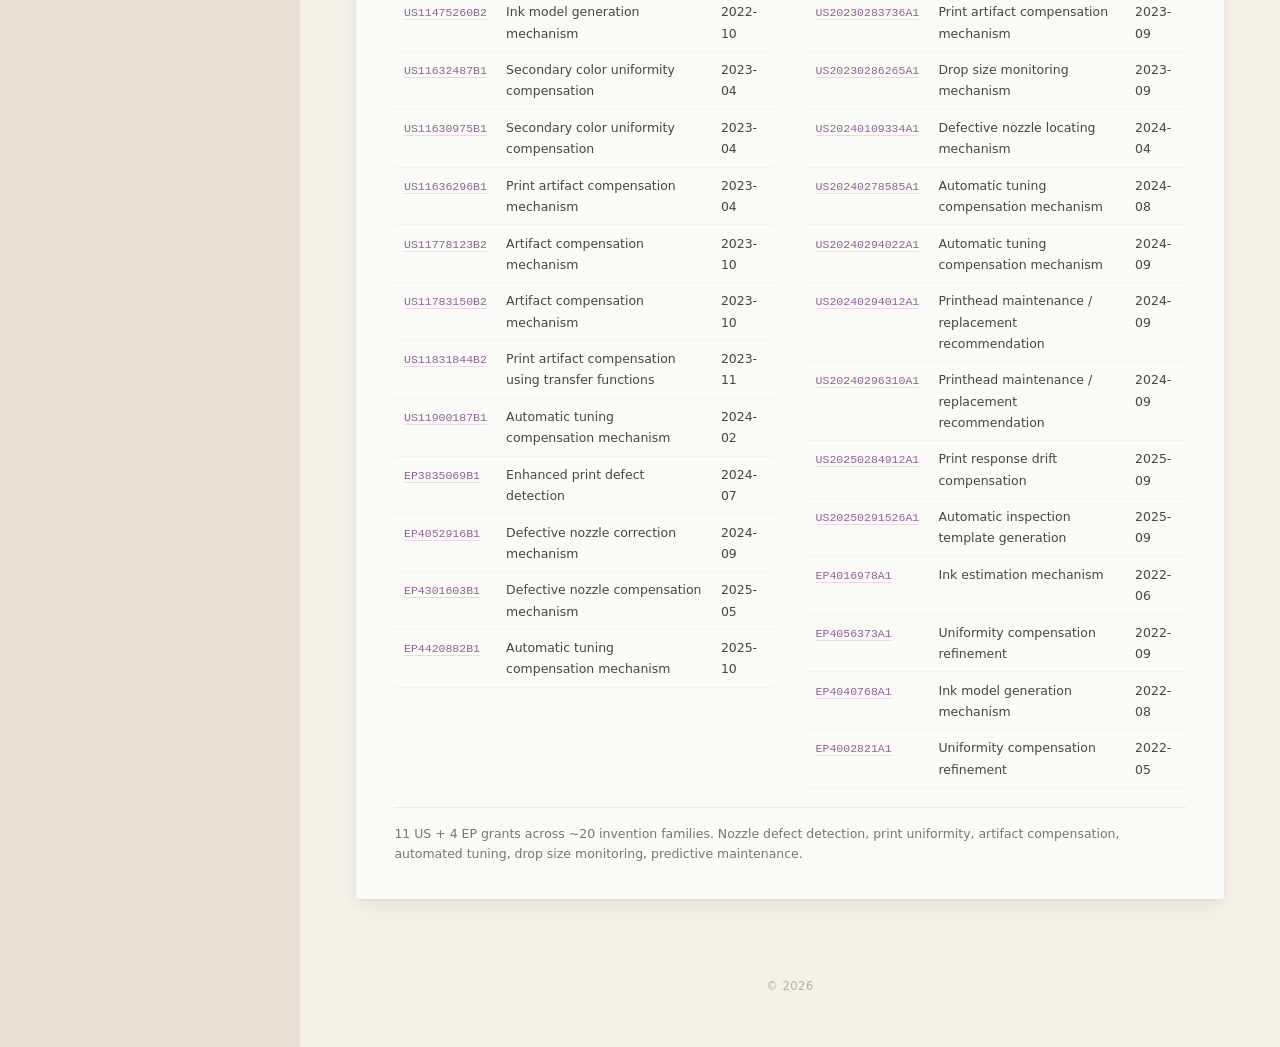
==== commit ff5d0446: "wording" ====
--- a/index.html
+++ b/index.html
@@ -60,15 +60,17 @@
             </p>
             <p>
               I architect enterprise AI platforms,
-              manage GPU clusters across NVIDIA's three-computer paradigm (GH200, RTX Pro 6000 Blackwell, Jetson).
-              and build robotic digital twins in Omniverse.
+              play with GPU clusters across NVIDIA's three-computer paradigm (GH200, RTX Pro 6000 Blackwell, Jetson),
+              performing neural-symobolic-instinct compute for Physical AI.
+              And build ray traced robotic digital twins in Omniverse.
             </p>
             <p>
               In another life before the Deep Learning big bang, I translated 1.87 million words of open course ware on
-              Physics, Math, Khan Academy into Chinese closed captions with NetEase Inc. And a book from MIT Press, Net
-              Smart: How to thrive online.
+              Physics, Math, Khan Academy into Chinese closed captions with NetEase Inc. And translated a book from MIT
+              Press, Net
+              Smart: How to thrive online working with yeeyan.org
             </p>
-            <p>Recently I'm enjoying SIGGRAPH and GTC, exploring computer graphics, unreal Meta human more as an
+            <p>Recently I'm enjoying SIGGRAPH and GTC, exploring computer graphics, unreal MetaHuman as an
               enthusiast.</p>
             <p>
               MS Computer Science, Colorado School of Mines. <br>BS Applied Physics, University of Science and
@@ -172,8 +174,9 @@
               <h2 class="paper-title">
                 <a href="blog/swarm-mentality/">Clawd Animations</a>
               </h2>
-              <p>207 procedural animations <br>for all the clawd verbs</p>
+              <p>207 procedural animations <br>for all the clawd verbs<br> and then some.</p>
               <p>Generated by opus 4.6 <br>in Claude Code, $340</p>
+              <p>My favorites: <br>octaslashing, comboing, clauding </p>
             </article>
             <div class="glass-frame clawd-frame" aria-label="Clawd 3D viewer">
               <div id="clawd-mini" class="clawd-mini-viewport">
--- a/style.css
+++ b/style.css
@@ -519,8 +519,8 @@
   font-size: 0.72rem; color: #b5afa8; letter-spacing: 0.5px;
 }
 
-/* ── Mobile / Half-screen: < 960px ───────────────── */
-@media (max-width: 960px) {
+/* ── Mobile / Half-screen: < 1080px ──────────────── */
+@media (max-width: 1080px) {
   .desk { grid-template-columns: 1fr; }
   .sidebar {
     position: relative; width: 100%; height: auto;
